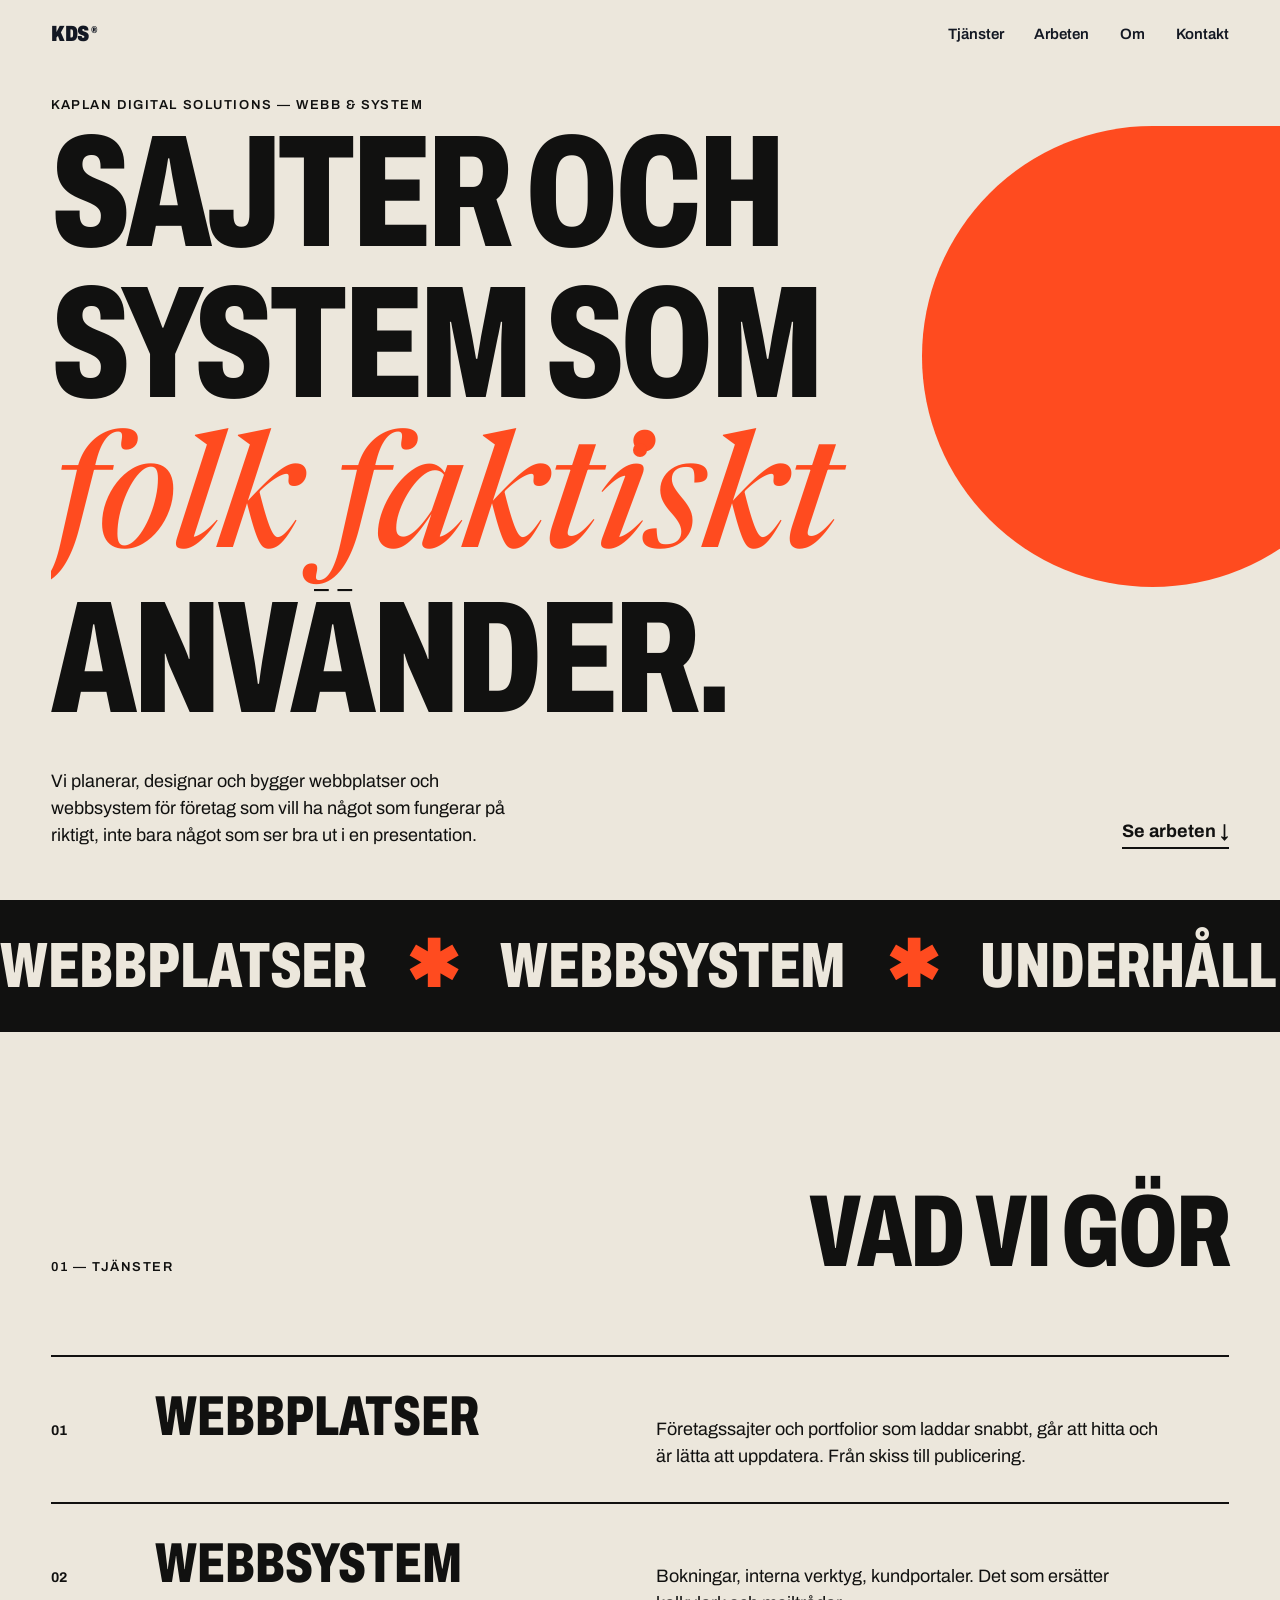
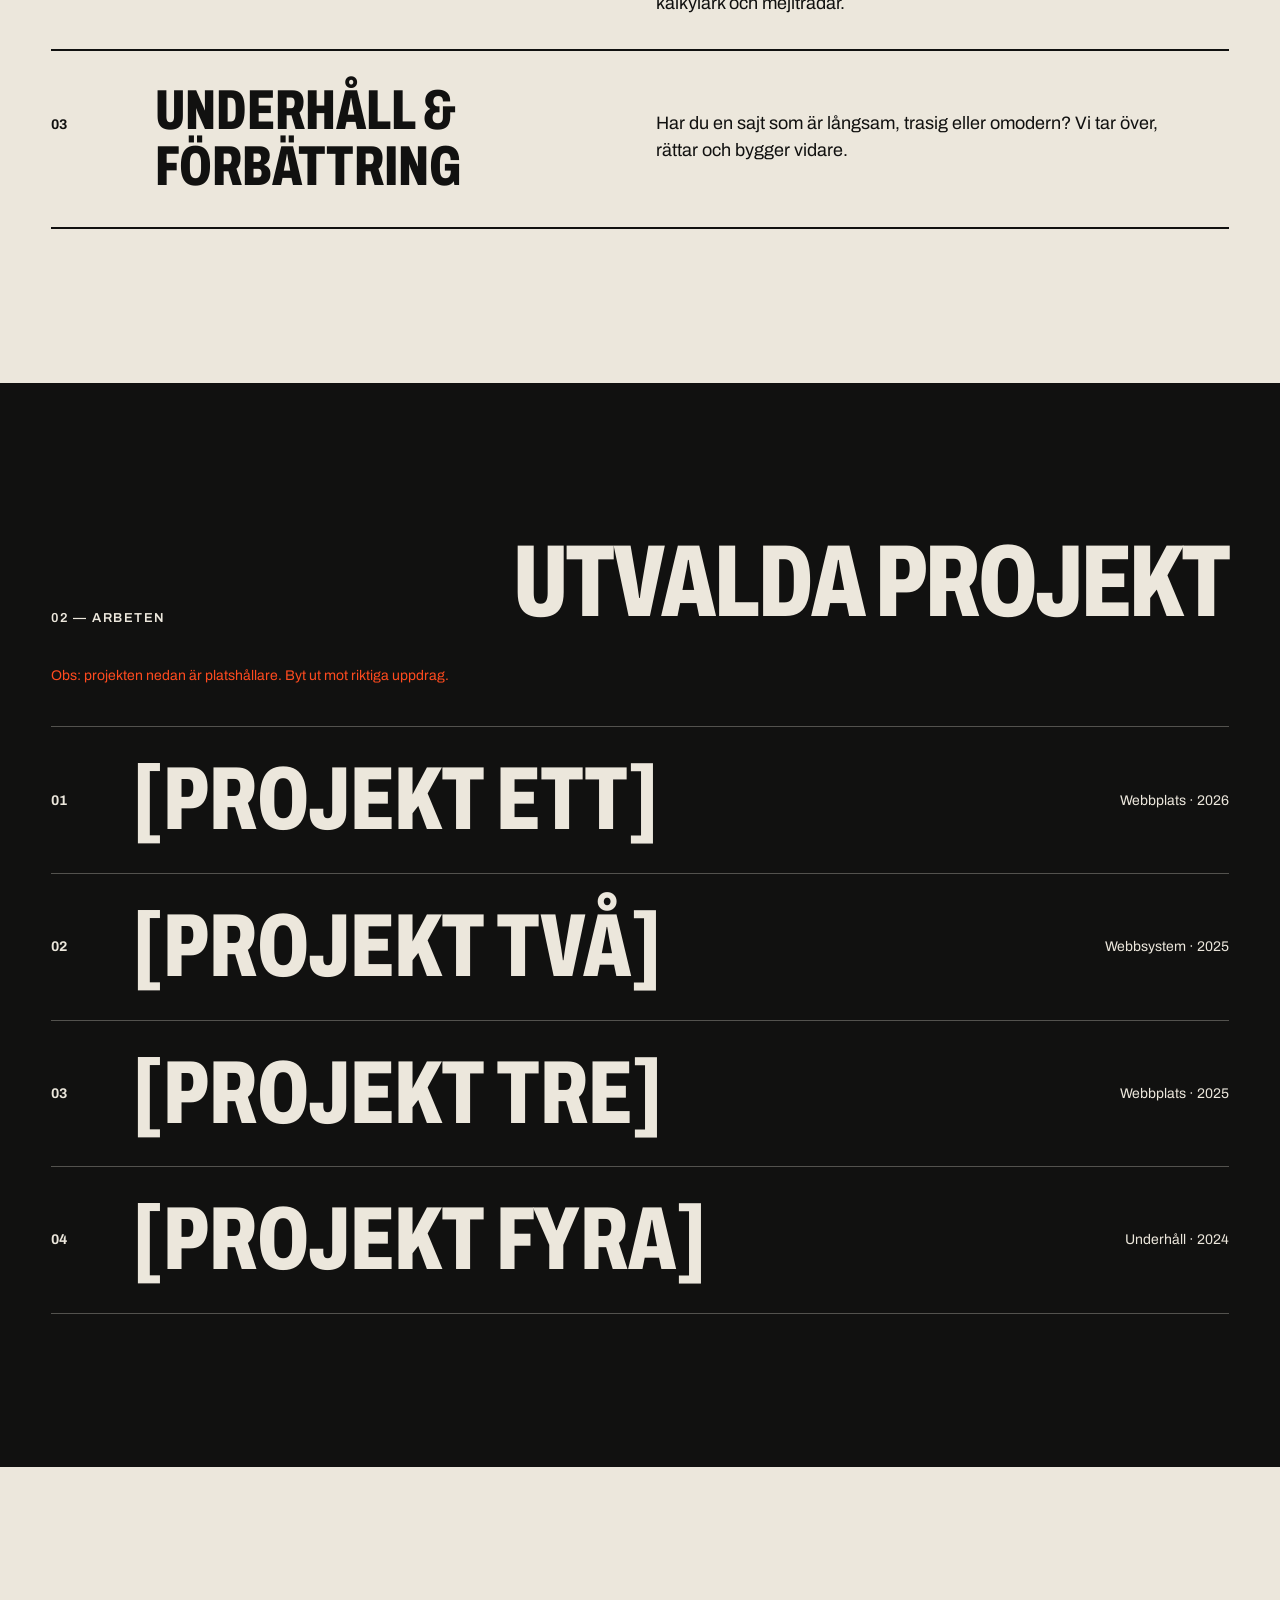
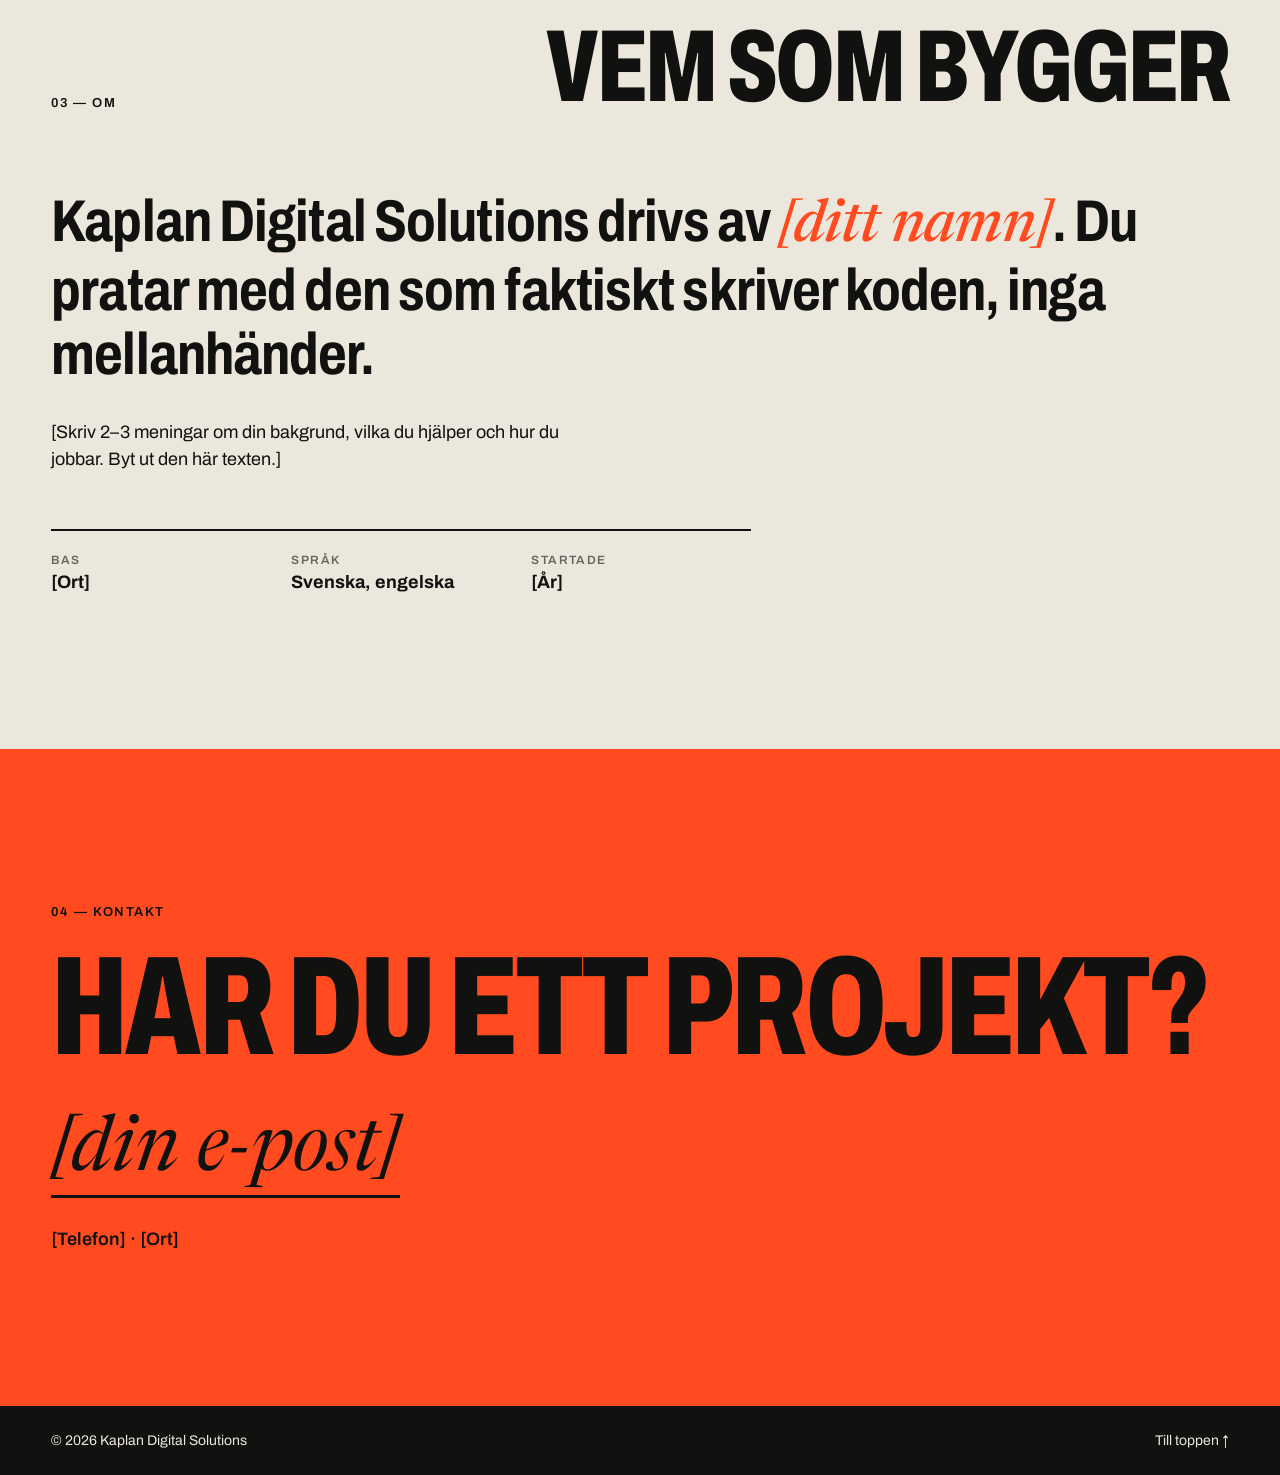
==== ny/index.html @ 4fe59879 "Add Kaplan Digital Solutions portfolio site in /ny Co-Authored-By: Claude Sonnet 5.5 <noreply@anthro" ====
<!DOCTYPE html>
<html lang="sv">
<head>
    <meta charset="UTF-8">
    <meta name="viewport" content="width=device-width, initial-scale=1">
    <title>Kaplan Digital Solutions</title>
    <meta name="description" content="Kaplan Digital Solutions bygger webbplatser och webbsystem.">
    <link rel="preconnect" href="https://fonts.googleapis.com">
    <link rel="preconnect" href="https://fonts.gstatic.com" crossorigin>
    <link href="https://fonts.googleapis.com/css2?family=Archivo:wdth,wght@62..125,100..900&family=Newsreader:ital,opsz,wght@1,6..72,400;1,6..72,500&display=swap" rel="stylesheet">
    <link rel="stylesheet" href="styles.css">
</head>
<body>

<div class="intro" id="intro" aria-hidden="true">
    <span class="intro__count" id="introCount">000</span>
    <span class="intro__name">Kaplan Digital Solutions</span>
</div>

<div class="cursor" id="cursor" aria-hidden="true"><span id="cursorLabel"></span></div>

<header class="top">
    <a href="#hem" class="top__logo" aria-label="Kaplan Digital Solutions, till början">KDS<sup>®</sup></a>
    <nav class="top__nav" aria-label="Huvudmeny">
        <a href="#tjanster">Tjänster</a>
        <a href="#arbeten">Arbeten</a>
        <a href="#om">Om</a>
        <a href="#kontakt" class="top__cta">Kontakt</a>
    </nav>
</header>

<main>

    <section class="hero" id="hem">
        <p class="label reveal">Kaplan Digital Solutions — Webb &amp; system</p>
        <h1 class="hero__title" aria-label="Sajter och system som folk faktiskt använder.">
            <span class="line"><span class="line__in">Sajter och</span></span>
            <span class="line"><span class="line__in">system som</span></span>
            <span class="line"><span class="line__in"><em>folk faktiskt</em></span></span>
            <span class="line"><span class="line__in">använder.</span></span>
        </h1>
        <div class="hero__foot">
            <p class="hero__lead reveal">Vi planerar, designar och bygger webbplatser och webbsystem för företag som vill ha något som fungerar på riktigt, inte bara något som ser bra ut i en presentation.</p>
            <a href="#arbeten" class="scrollhint reveal" data-cursor="Ner">Se arbeten ↓</a>
        </div>
        <div class="hero__shape" id="shape" aria-hidden="true"></div>
    </section>

    <div class="marquee" aria-hidden="true">
        <div class="marquee__track" id="marquee">
            <span>Webbplatser</span><span>✱</span><span>Webbsystem</span><span>✱</span><span>Underhåll</span><span>✱</span><span>Prestanda</span><span>✱</span>
            <span>Webbplatser</span><span>✱</span><span>Webbsystem</span><span>✱</span><span>Underhåll</span><span>✱</span><span>Prestanda</span><span>✱</span>
        </div>
    </div>

    <section class="sec" id="tjanster">
        <div class="sec__head">
            <p class="label reveal">01 — Tjänster</p>
            <h2 class="sec__title reveal">Vad vi gör</h2>
        </div>
        <ol class="services">
            <li class="service reveal">
                <span class="service__no">01</span>
                <h3 class="service__name">Webbplatser</h3>
                <p class="service__text">Företagssajter och portfolior som laddar snabbt, går att hitta och är lätta att uppdatera. Från skiss till publicering.</p>
            </li>
            <li class="service reveal">
                <span class="service__no">02</span>
                <h3 class="service__name">Webbsystem</h3>
                <p class="service__text">Bokningar, interna verktyg, kundportaler. Det som ersätter kalkylark och mejltrådar.</p>
            </li>
            <li class="service reveal">
                <span class="service__no">03</span>
                <h3 class="service__name">Underhåll &amp; förbättring</h3>
                <p class="service__text">Har du en sajt som är långsam, trasig eller omodern? Vi tar över, rättar och bygger vidare.</p>
            </li>
        </ol>
    </section>

    <section class="sec sec--dark" id="arbeten">
        <div class="sec__head">
            <p class="label reveal">02 — Arbeten</p>
            <h2 class="sec__title reveal">Utvalda projekt</h2>
        </div>
        <p class="note reveal">Obs: projekten nedan är platshållare. Byt ut mot riktiga uppdrag.</p>

        <ul class="work" id="work">
            <li class="work__item" data-bg="#ff4b1f" data-ink="#111">
                <a href="#kontakt" data-cursor="Visa">
                    <span class="work__no">01</span>
                    <span class="work__name">[Projekt ett]</span>
                    <span class="work__meta">Webbplats · 2026</span>
                </a>
            </li>
            <li class="work__item" data-bg="#e9e2d0" data-ink="#111">
                <a href="#kontakt" data-cursor="Visa">
                    <span class="work__no">02</span>
                    <span class="work__name">[Projekt två]</span>
                    <span class="work__meta">Webbsystem · 2025</span>
                </a>
            </li>
            <li class="work__item" data-bg="#2f5d50" data-ink="#e9e2d0">
                <a href="#kontakt" data-cursor="Visa">
                    <span class="work__no">03</span>
                    <span class="work__name">[Projekt tre]</span>
                    <span class="work__meta">Webbplats · 2025</span>
                </a>
            </li>
            <li class="work__item" data-bg="#d8c3ff" data-ink="#111">
                <a href="#kontakt" data-cursor="Visa">
                    <span class="work__no">04</span>
                    <span class="work__name">[Projekt fyra]</span>
                    <span class="work__meta">Underhåll · 2024</span>
                </a>
            </li>
        </ul>
        <div class="preview" id="preview" aria-hidden="true"><span id="previewText"></span></div>
    </section>

    <section class="sec" id="om">
        <div class="sec__head">
            <p class="label reveal">03 — Om</p>
            <h2 class="sec__title reveal">Vem som bygger</h2>
        </div>
        <div class="about">
            <p class="about__big reveal">Kaplan Digital Solutions drivs av <em>[ditt namn]</em>. Du pratar med den som faktiskt skriver koden, inga mellanhänder.</p>
            <p class="about__small reveal">[Skriv 2–3 meningar om din bakgrund, vilka du hjälper och hur du jobbar. Byt ut den här texten.]</p>
            <dl class="facts reveal">
                <div><dt>Bas</dt><dd>[Ort]</dd></div>
                <div><dt>Språk</dt><dd>Svenska, engelska</dd></div>
                <div><dt>Startade</dt><dd>[År]</dd></div>
            </dl>
        </div>
    </section>

    <section class="sec sec--accent" id="kontakt">
        <p class="label reveal">04 — Kontakt</p>
        <h2 class="contact__title reveal">Har du ett projekt?</h2>
        <a class="contact__mail" href="mailto:info@example.se" data-cursor="Skriv" data-magnet>[din e-post]</a>
        <p class="contact__line reveal">[Telefon] · [Ort]</p>
    </section>

</main>

<footer class="foot">
    <span>© <span id="year">2026</span> Kaplan Digital Solutions</span>
    <a href="#hem" data-cursor="Upp">Till toppen ↑</a>
</footer>

<script src="script.js"></script>
</body>
</html>
---- ny/styles.css ----
:root {
    --paper: #ece7dc;
    --ink: #111110;
    --accent: #ff4b1f;
    --pad: clamp(20px, 4vw, 56px);
    --display: "Archivo", "Arial Narrow", Arial, sans-serif;
    --serif: "Newsreader", Georgia, serif;
}

*, *::before, *::after { box-sizing: border-box; }
html { scroll-behavior: smooth; }
body {
    margin: 0;
    background: var(--paper);
    color: var(--ink);
    font-family: var(--display);
    font-stretch: 100%;
    font-size: 18px;
    line-height: 1.5;
    -webkit-font-smoothing: antialiased;
    overflow-x: hidden;
}
a { color: inherit; text-decoration: none; }
ul, ol { list-style: none; margin: 0; padding: 0; }
h1, h2, h3, p, dl, dd { margin: 0; }
em { font-family: var(--serif); font-style: italic; font-weight: 500; font-stretch: 100%; letter-spacing: -0.01em; }
:focus-visible { outline: 3px solid var(--accent); outline-offset: 4px; }

.label {
    font-size: 13px;
    letter-spacing: .12em;
    text-transform: uppercase;
    font-weight: 600;
}

/* Intro */
.intro {
    position: fixed; inset: 0; z-index: 100;
    background: var(--ink); color: var(--paper);
    display: flex; flex-direction: column; justify-content: space-between;
    padding: var(--pad);
    transition: transform .9s cubic-bezier(.77,0,.18,1);
}
.intro.done { transform: translateY(-100%); }
.intro__count { font-size: clamp(80px, 22vw, 320px); font-weight: 800; font-stretch: 62%; line-height: .8; align-self: flex-end; margin-top: auto; font-variant-numeric: tabular-nums; }
.intro__name { font-size: 13px; letter-spacing: .12em; text-transform: uppercase; position: absolute; top: var(--pad); left: var(--pad); }

/* Cursor */
.cursor { display: none; }
@media (hover: hover) and (pointer: fine) {
    body.has-cursor, body.has-cursor a { cursor: none; }
    .cursor {
        display: grid; place-items: center;
        position: fixed; top: 0; left: 0; z-index: 90;
        width: 14px; height: 14px; margin: -7px 0 0 -7px;
        border-radius: 50%;
        background: var(--accent);
        mix-blend-mode: normal;
        pointer-events: none;
        transition: width .25s, height .25s, margin .25s, background .25s;
        will-change: transform;
    }
    .cursor span { font-size: 12px; font-weight: 700; color: var(--ink); opacity: 0; transition: opacity .2s; letter-spacing: .04em; text-transform: uppercase; }
    .cursor.big { width: 84px; height: 84px; margin: -42px 0 0 -42px; }
    .cursor.big span { opacity: 1; }
}

/* Top */
.top {
    position: fixed; top: 0; left: 0; right: 0; z-index: 50;
    display: flex; justify-content: space-between; align-items: center;
    padding: 18px var(--pad);
    mix-blend-mode: difference; color: #fff;
}
.top__logo { font-weight: 900; font-size: 22px; letter-spacing: -.02em; font-stretch: 75%; }
.top__logo sup { font-size: 10px; margin-left: 2px; }
.top__nav { display: flex; gap: clamp(14px, 2.4vw, 32px); font-size: 15px; font-weight: 600; }
.top__nav a { position: relative; }
.top__nav a::after { content: ""; position: absolute; left: 0; bottom: -3px; height: 2px; width: 100%; background: currentColor; transform: scaleX(0); transform-origin: right; transition: transform .35s; }
.top__nav a:hover::after { transform: scaleX(1); transform-origin: left; }
@media (max-width: 560px) { .top__nav a:not(.top__cta) { display: none; } }

/* Hero */
.hero {
    position: relative;
    min-height: 100svh;
    padding: 120px var(--pad) var(--pad);
    display: flex; flex-direction: column; justify-content: flex-end; gap: 28px;
    overflow: hidden;
}
.hero .label { position: absolute; top: 96px; left: var(--pad); }
.hero__title {
    font-size: clamp(52px, 12.5vw, 210px);
    font-weight: 800;
    font-stretch: 68%;
    line-height: .88;
    letter-spacing: -.025em;
    text-transform: uppercase;
    position: relative; z-index: 2;
}
.hero__title em { text-transform: none; font-weight: 500; color: var(--accent); }
.line { display: block; overflow: hidden; padding-bottom: .16em; margin-bottom: -.1em; }
.line__in { display: block; transform: translateY(110%); }
body.ready .line__in { transform: none; transition: transform 1.1s cubic-bezier(.16,1,.3,1); }
body.ready .line:nth-child(2) .line__in { transition-delay: .08s; }
body.ready .line:nth-child(3) .line__in { transition-delay: .16s; }
body.ready .line:nth-child(4) .line__in { transition-delay: .24s; }
.hero__foot { display: flex; justify-content: space-between; align-items: flex-end; gap: 24px; flex-wrap: wrap; position: relative; z-index: 2; }
.hero__lead { max-width: 460px; font-size: 18px; }
.scrollhint { font-weight: 700; border-bottom: 2px solid var(--ink); padding-bottom: 2px; }
.hero__shape {
    position: absolute; z-index: 1;
    right: -8vw; top: 14vh;
    width: clamp(240px, 36vw, 560px); aspect-ratio: 1;
    background: var(--accent);
    border-radius: 50% 0 50% 50%;
    will-change: transform;
}

/* Marquee */
.marquee { background: var(--ink); color: var(--paper); overflow: hidden; padding: 18px 0; white-space: nowrap; }
.marquee__track { display: inline-flex; gap: 40px; font-size: clamp(28px, 5vw, 64px); font-weight: 800; font-stretch: 68%; text-transform: uppercase; will-change: transform; }
.marquee__track span:nth-child(even) { color: var(--accent); }

/* Sections */
.sec { padding: clamp(80px, 12vw, 180px) var(--pad); position: relative; }
.sec--dark { background: var(--ink); color: var(--paper); }
.sec--accent { background: var(--accent); }
.sec__head { display: flex; justify-content: space-between; align-items: flex-end; gap: 20px; flex-wrap: wrap; margin-bottom: clamp(40px, 6vw, 90px); }
.sec__title { font-size: clamp(40px, 8vw, 120px); font-weight: 800; font-stretch: 68%; text-transform: uppercase; line-height: .9; letter-spacing: -.02em; }

/* Services */
.service { display: grid; grid-template-columns: 80px 1fr 1.2fr; gap: 24px; align-items: baseline; padding: 32px 0; border-top: 2px solid var(--ink); transition: padding-left .4s; }
.service:last-child { border-bottom: 2px solid var(--ink); }
.service:hover { padding-left: 16px; }
.service__no { font-weight: 700; font-size: 14px; }
.service__name { font-size: clamp(28px, 4.4vw, 60px); font-weight: 800; font-stretch: 68%; text-transform: uppercase; line-height: 1; }
.service__text { max-width: 520px; }
@media (max-width: 760px) { .service { grid-template-columns: 40px 1fr; } .service__text { grid-column: 2; } }

/* Work */
.note { color: var(--accent); font-size: 14px; margin: -40px 0 40px; }
.work__item { border-top: 1px solid rgba(236,231,220,.3); }
.work__item:last-child { border-bottom: 1px solid rgba(236,231,220,.3); }
.work__item a { display: grid; grid-template-columns: 60px 1fr auto; gap: 20px; align-items: center; padding: 28px 0; transition: padding .4s, color .3s; }
.work__no { font-size: 14px; font-weight: 700; }
.work__name { font-size: clamp(34px, 7vw, 110px); font-weight: 800; font-stretch: 68%; text-transform: uppercase; line-height: 1; transition: transform .45s cubic-bezier(.16,1,.3,1); }
.work__meta { font-size: 14px; text-align: right; }
.work__item a:hover .work__name { transform: translateX(24px); font-style: normal; }
.work:hover .work__item a:not(:hover) { color: rgba(236,231,220,.3); }
@media (max-width: 640px) { .work__item a { grid-template-columns: 36px 1fr; } .work__meta { grid-column: 2; text-align: left; } }

.preview {
    position: fixed; top: 0; left: 0; z-index: 40;
    width: min(320px, 40vw); aspect-ratio: 4/5;
    display: grid; place-items: center;
    font-weight: 800; font-stretch: 62%; font-size: clamp(40px, 6vw, 80px); text-transform: uppercase;
    pointer-events: none;
    clip-path: inset(50% 50% 50% 50%);
    transition: clip-path .5s cubic-bezier(.16,1,.3,1), background .2s, color .2s;
    will-change: transform;
}
.preview.show { clip-path: inset(0 0 0 0); }
@media (hover: none), (max-width: 760px) { .preview { display: none; } }

/* About */
.about { display: grid; gap: 32px; max-width: 1100px; }
.about__big { font-size: clamp(28px, 4.6vw, 64px); font-weight: 700; font-stretch: 80%; line-height: 1.08; letter-spacing: -.015em; }
.about__big em { color: var(--accent); }
.about__small { max-width: 560px; }
.facts { display: grid; grid-template-columns: repeat(3, minmax(0, 1fr)); gap: 20px; margin-top: 24px; border-top: 2px solid var(--ink); padding-top: 20px; max-width: 700px; }
.facts dt { font-size: 12px; letter-spacing: .12em; text-transform: uppercase; font-weight: 600; opacity: .6; }
.facts dd { font-weight: 700; }

/* Contact */
.contact__title { font-size: clamp(48px, 11vw, 190px); font-weight: 800; font-stretch: 68%; text-transform: uppercase; line-height: .88; letter-spacing: -.02em; margin: 24px 0 40px; }
.contact__mail { display: inline-block; font-family: var(--serif); font-style: italic; font-size: clamp(28px, 6vw, 88px); border-bottom: 3px solid var(--ink); line-height: 1.1; transition: transform .2s; }
.contact__line { margin-top: 28px; font-weight: 600; }

.foot { display: flex; justify-content: space-between; gap: 16px; flex-wrap: wrap; padding: 24px var(--pad); font-size: 14px; background: var(--ink); color: var(--paper); }

/* Reveal */
.reveal { opacity: 0; transform: translateY(32px); transition: opacity .9s, transform .9s cubic-bezier(.16,1,.3,1); }
.reveal.in { opacity: 1; transform: none; }
body.ready .hero .reveal { opacity: 1; transform: none; transition-delay: .5s; }

@media (prefers-reduced-motion: reduce) {
    html { scroll-behavior: auto; }
    .intro { display: none; }
    .line__in, .reveal { transform: none !important; opacity: 1 !important; transition: none !important; }
    .marquee__track, .hero__shape { transform: none !important; }
    .preview { display: none; }
}
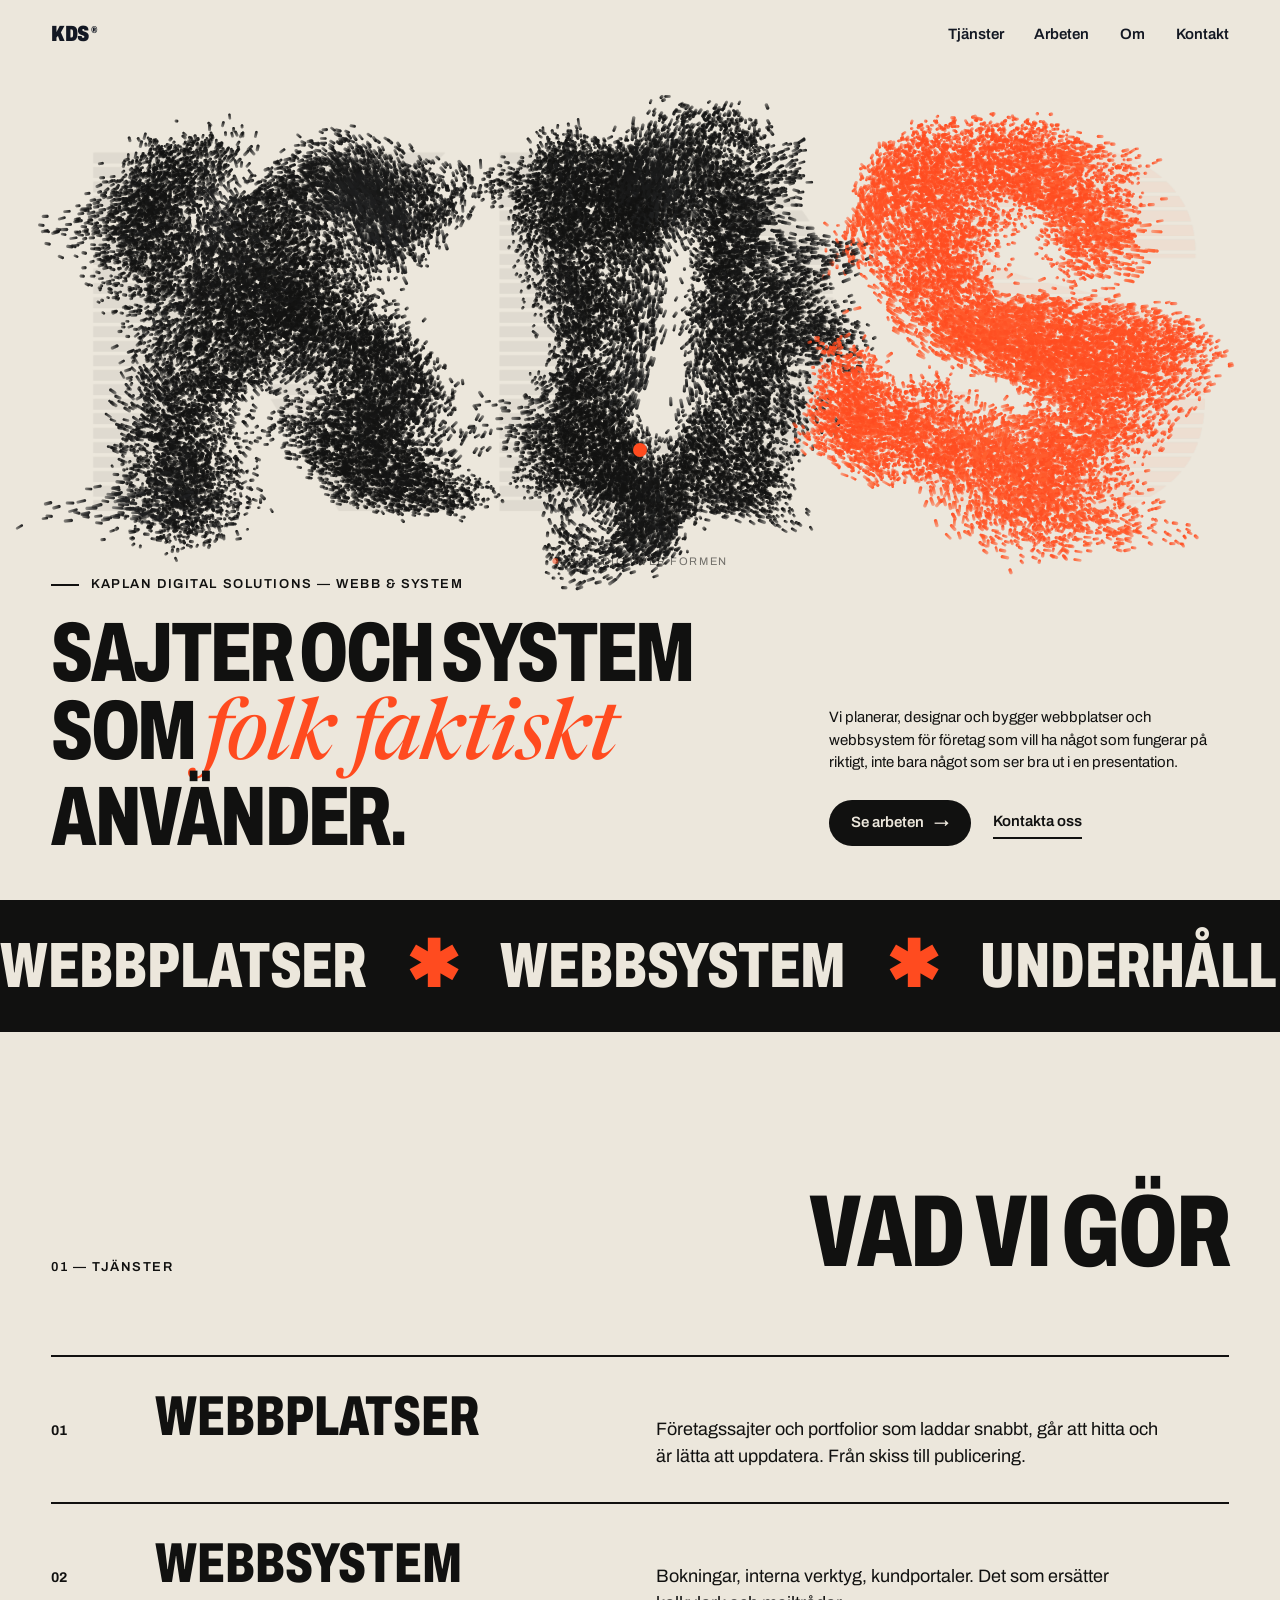
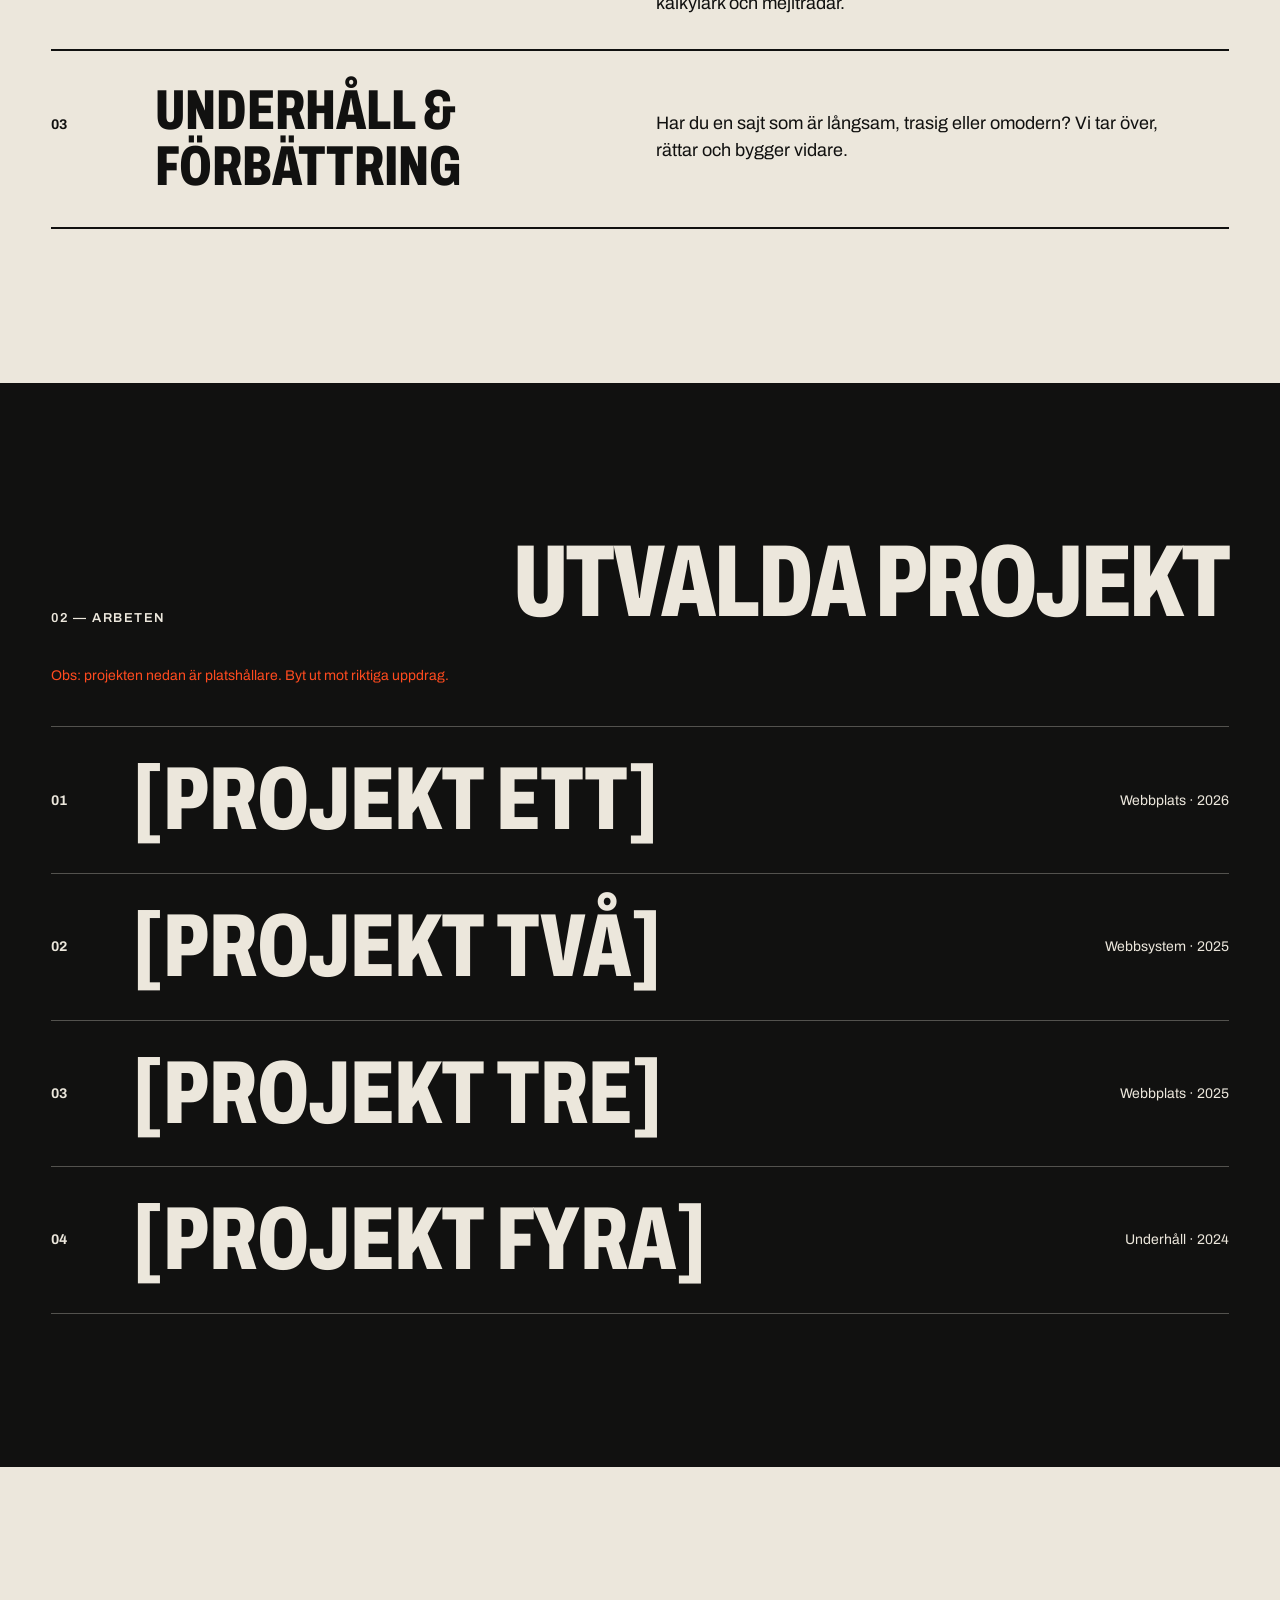
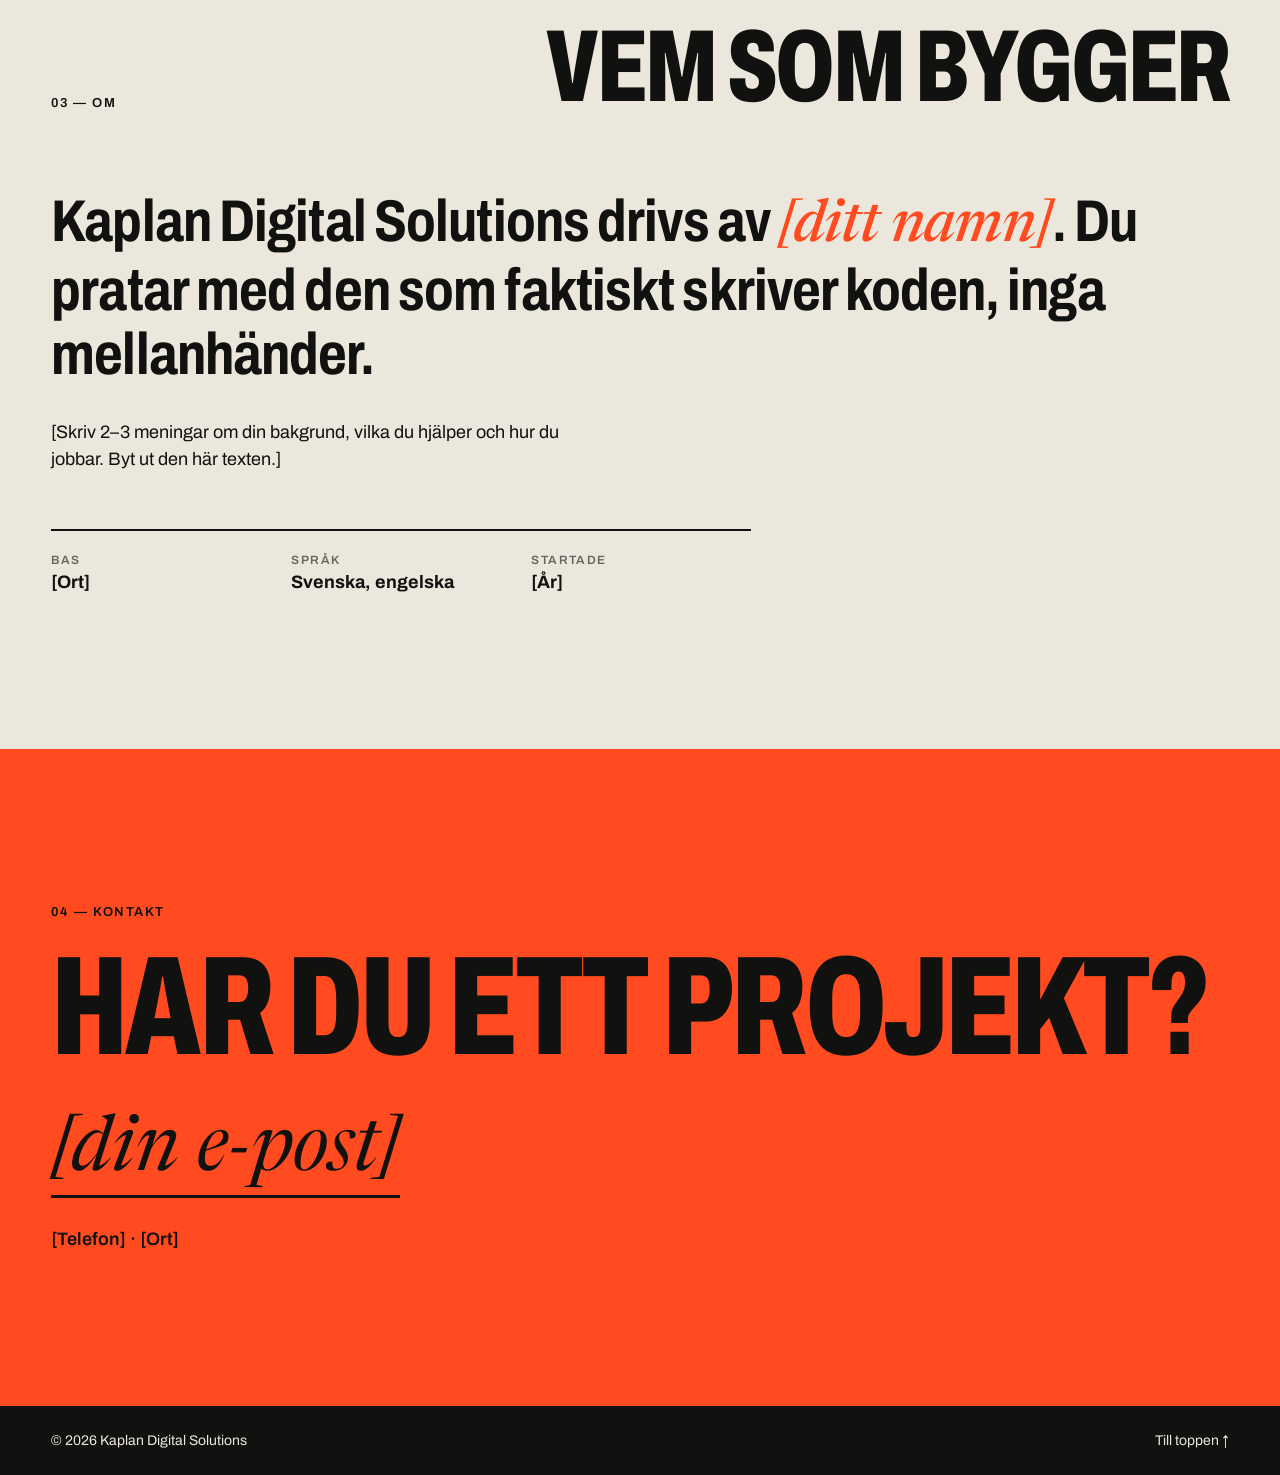
==== commit 1d7548f2: "Replace /ny hero with vanilla WebGL2 liquid-particle KDS wordmark Co-Authored-By: Claude Sonnet 5.5 " ====
--- a/ny/index.html
+++ b/ny/index.html
@@ -31,19 +31,30 @@
 
 <main>
 
-    <section class="hero" id="hem">
-        <p class="label reveal">Kaplan Digital Solutions — Webb &amp; system</p>
-        <h1 class="hero__title" aria-label="Sajter och system som folk faktiskt använder.">
-            <span class="line"><span class="line__in">Sajter och</span></span>
-            <span class="line"><span class="line__in">system som</span></span>
-            <span class="line"><span class="line__in"><em>folk faktiskt</em></span></span>
-            <span class="line"><span class="line__in">använder.</span></span>
-        </h1>
-        <div class="hero__foot">
-            <p class="hero__lead reveal">Vi planerar, designar och bygger webbplatser och webbsystem för företag som vill ha något som fungerar på riktigt, inte bara något som ser bra ut i en presentation.</p>
-            <a href="#arbeten" class="scrollhint reveal" data-cursor="Ner">Se arbeten ↓</a>
+    <section class="lq" id="hem" data-hero>
+        <div class="lq__stage" aria-hidden="true"><canvas class="lq__fallback"></canvas></div>
+        <span class="sr-only">KDS – Kaplan Digital Solutions, ordmärke i partiklar som reagerar på muspekaren.</span>
+
+        <div class="lq__hint" aria-hidden="true">Rör dig över formen</div>
+        <div class="lq__spacer"></div>
+
+        <div class="lq__content">
+            <div>
+                <p class="label lq__eyebrow reveal">Kaplan Digital Solutions — Webb &amp; system</p>
+                <h1 class="lq__title" aria-label="Sajter och system som folk faktiskt använder.">
+                    <span class="line"><span class="line__in">Sajter och system</span></span>
+                    <span class="line"><span class="line__in">som <em>folk faktiskt</em></span></span>
+                    <span class="line"><span class="line__in">använder.</span></span>
+                </h1>
+            </div>
+            <div class="lq__aside">
+                <p class="lq__body reveal">Vi planerar, designar och bygger webbplatser och webbsystem för företag som vill ha något som fungerar på riktigt, inte bara något som ser bra ut i en presentation.</p>
+                <div class="lq__ctas reveal">
+                    <a href="#arbeten" class="lq__btn" data-cursor="Ner">Se arbeten <span aria-hidden="true">→</span></a>
+                    <a href="#kontakt" class="lq__txt" data-cursor="Skriv">Kontakta oss</a>
+                </div>
+            </div>
         </div>
-        <div class="hero__shape" id="shape" aria-hidden="true"></div>
     </section>
 
     <div class="marquee" aria-hidden="true">
@@ -148,5 +159,6 @@
 </footer>
 
 <script src="script.js"></script>
+<script src="liquid-hero.js"></script>
 </body>
 </html>
--- a/ny/styles.css
+++ b/ny/styles.css
@@ -80,41 +80,56 @@
 .top__nav a:hover::after { transform: scaleX(1); transform-origin: left; }
 @media (max-width: 560px) { .top__nav a:not(.top__cta) { display: none; } }
 
-/* Hero */
-.hero {
-    position: relative;
-    min-height: 100svh;
-    padding: 120px var(--pad) var(--pad);
-    display: flex; flex-direction: column; justify-content: flex-end; gap: 28px;
-    overflow: hidden;
-}
-.hero .label { position: absolute; top: 96px; left: var(--pad); }
-.hero__title {
-    font-size: clamp(52px, 12.5vw, 210px);
-    font-weight: 800;
-    font-stretch: 68%;
-    line-height: .88;
-    letter-spacing: -.025em;
-    text-transform: uppercase;
+/* Hero (liquid particles) */
+.sr-only { position: absolute; width: 1px; height: 1px; overflow: hidden; clip: rect(0 0 0 0); white-space: nowrap; }
+.lq {
+    position: relative; height: 100svh; min-height: 640px;
+    display: flex; flex-direction: column; overflow: hidden; isolation: isolate;
+    touch-action: pan-y;
+}
+.lq__stage { position: absolute; inset: 0; z-index: 0; pointer-events: none; }
+.lq__canvas { position: absolute; inset: 0; width: 100%; height: 100%; display: block; opacity: 0; transition: opacity .5s ease; }
+.lq__fallback { position: absolute; display: block; max-width: none; transition: opacity .5s ease; }
+.lq[data-gl="on"] .lq__canvas { opacity: 1; }
+.lq[data-gl="on"] .lq__fallback { opacity: 0; }
+.lq[data-swap="1"] .lq__canvas, .lq[data-swap="1"] .lq__fallback { opacity: 0; transition-duration: .25s; }
+.lq__hint {
+    position: absolute; z-index: 1; transform: translate(-50%, 0);
+    display: flex; align-items: center; gap: 10px; white-space: nowrap;
+    font-size: 11px; letter-spacing: .14em; text-transform: uppercase; opacity: .55;
+    pointer-events: none; transition: opacity .8s ease;
+}
+.lq__hint::before { content: ""; width: 6px; height: 6px; border-radius: 50%; background: var(--accent); animation: lq-pulse 2.4s ease-in-out infinite; }
+.lq[data-touched="1"] .lq__hint { opacity: 0; }
+@keyframes lq-pulse { 0%, 100% { transform: scale(.6); opacity: .45; } 50% { transform: scale(1); opacity: 1; } }
+.lq__spacer { flex: 1 1 auto; min-height: 0; }
+.lq__content {
     position: relative; z-index: 2;
-}
-.hero__title em { text-transform: none; font-weight: 500; color: var(--accent); }
-.line { display: block; overflow: hidden; padding-bottom: .16em; margin-bottom: -.1em; }
-.line__in { display: block; transform: translateY(110%); }
-body.ready .line__in { transform: none; transition: transform 1.1s cubic-bezier(.16,1,.3,1); }
-body.ready .line:nth-child(2) .line__in { transition-delay: .08s; }
-body.ready .line:nth-child(3) .line__in { transition-delay: .16s; }
-body.ready .line:nth-child(4) .line__in { transition-delay: .24s; }
-.hero__foot { display: flex; justify-content: space-between; align-items: flex-end; gap: 24px; flex-wrap: wrap; position: relative; z-index: 2; }
-.hero__lead { max-width: 460px; font-size: 18px; }
-.scrollhint { font-weight: 700; border-bottom: 2px solid var(--ink); padding-bottom: 2px; }
-.hero__shape {
-    position: absolute; z-index: 1;
-    right: -8vw; top: 14vh;
-    width: clamp(240px, 36vw, 560px); aspect-ratio: 1;
-    background: var(--accent);
-    border-radius: 50% 0 50% 50%;
-    will-change: transform;
+    display: grid; grid-template-columns: minmax(0, 1.7fr) minmax(0, 1fr); align-items: end;
+    gap: clamp(24px, 4vw, 72px); padding: 0 var(--pad) clamp(28px, 3.4vw, 52px);
+}
+.lq__eyebrow { margin-bottom: clamp(12px, 1.6vw, 22px); display: flex; align-items: center; gap: 12px; }
+.lq__eyebrow::before { content: ""; width: 28px; height: 2px; background: var(--ink); }
+.lq__title {
+    font-size: clamp(40px, min(6.6vw, 11.5vh), 124px);
+    font-weight: 800; font-stretch: 68%; line-height: .92; letter-spacing: -.03em; text-transform: uppercase;
+}
+.lq__title em { text-transform: none; font-weight: 500; color: var(--accent); }
+.lq__aside { max-width: 400px; justify-self: end; padding-bottom: .6em; }
+.lq__body { font-size: clamp(15px, 1.1vw, 17px); line-height: 1.5; margin-bottom: 26px; opacity: .8; }
+.lq__ctas { display: flex; flex-wrap: wrap; align-items: center; gap: 22px; }
+.lq__btn { display: inline-flex; align-items: center; gap: 10px; height: 46px; padding: 0 22px; border-radius: 999px; background: var(--ink); color: var(--paper); font-weight: 600; font-size: 15px; transition: transform .3s cubic-bezier(.2,.7,.2,1), background .2s; }
+.lq__btn:hover { transform: translateY(-2px); background: var(--accent); color: var(--ink); }
+.lq__txt { font-weight: 600; font-size: 15px; border-bottom: 2px solid var(--ink); padding: 4px 0; }
+@media (max-width: 1023px) {
+    .lq__content { grid-template-columns: 1fr; gap: 24px; }
+    .lq__aside { justify-self: start; max-width: 520px; padding-bottom: 0; }
+    .lq__title { font-size: clamp(40px, min(9.5vw, 9vh), 96px); }
+}
+@media (max-width: 639px) {
+    .lq__title { font-size: clamp(36px, min(12.5vw, 7.2vh), 60px); line-height: .94; }
+    .lq__body { font-size: 15px; margin-bottom: 18px; }
+    .lq__content { padding-bottom: 32px; }
 }
 
 /* Marquee */
@@ -182,12 +197,13 @@
 /* Reveal */
 .reveal { opacity: 0; transform: translateY(32px); transition: opacity .9s, transform .9s cubic-bezier(.16,1,.3,1); }
 .reveal.in { opacity: 1; transform: none; }
-body.ready .hero .reveal { opacity: 1; transform: none; transition-delay: .5s; }
+body.ready .lq .reveal { opacity: 1; transform: none; transition-delay: .5s; }
 
 @media (prefers-reduced-motion: reduce) {
     html { scroll-behavior: auto; }
     .intro { display: none; }
     .line__in, .reveal { transform: none !important; opacity: 1 !important; transition: none !important; }
-    .marquee__track, .hero__shape { transform: none !important; }
+    .marquee__track { transform: none !important; }
+    .lq__hint::before { animation: none; }
     .preview { display: none; }
 }
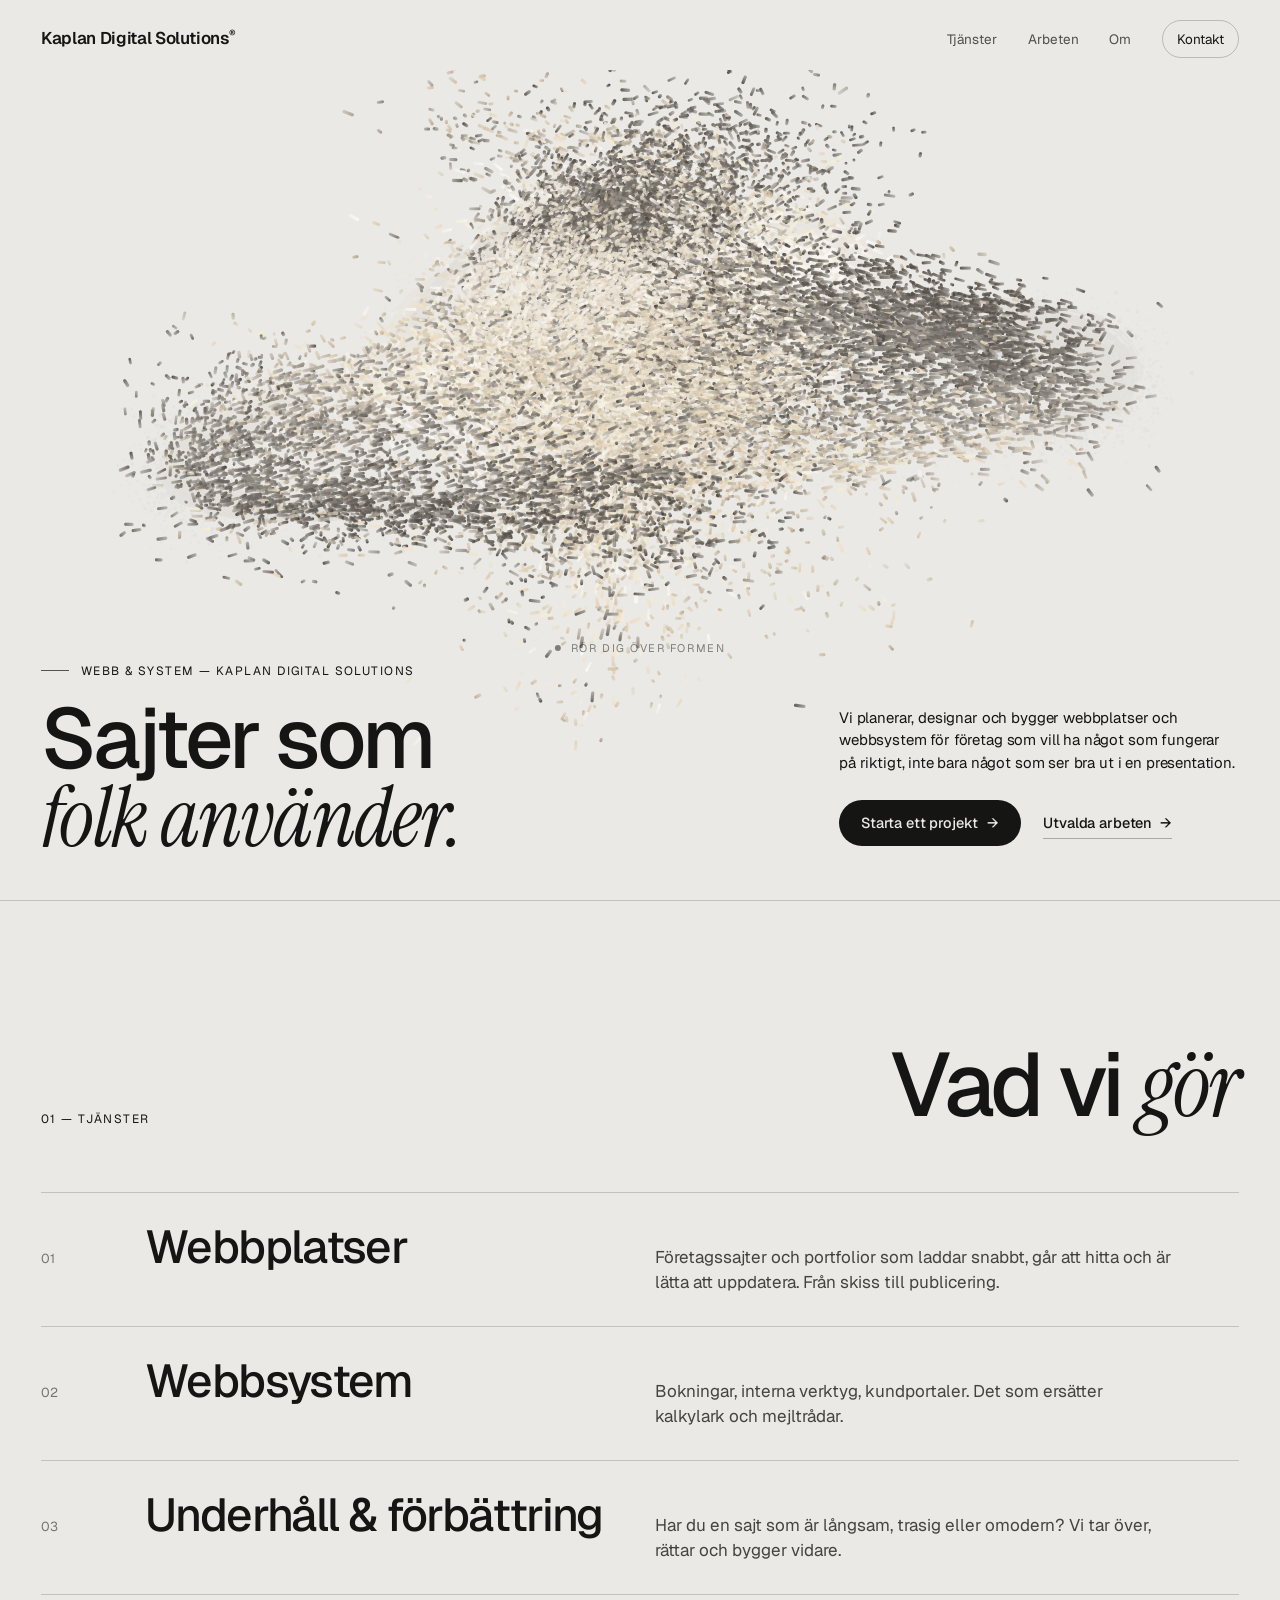
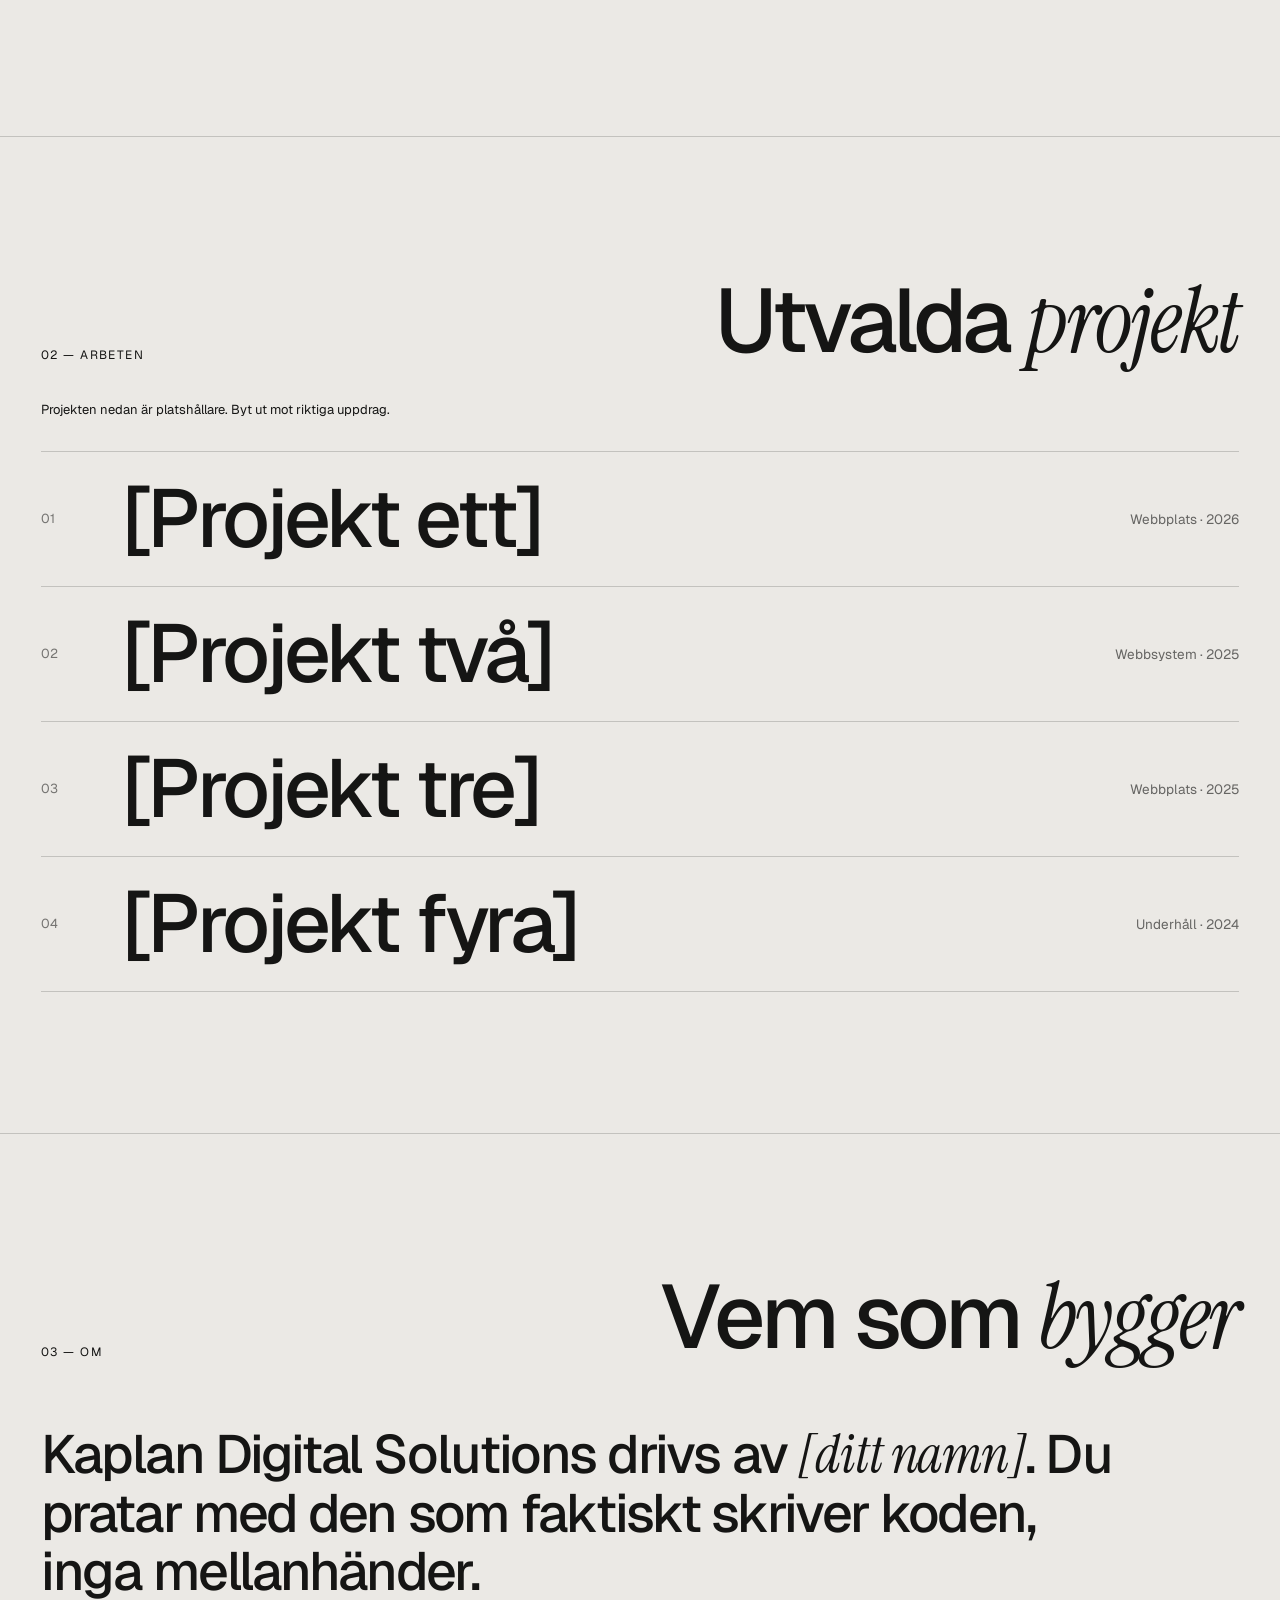
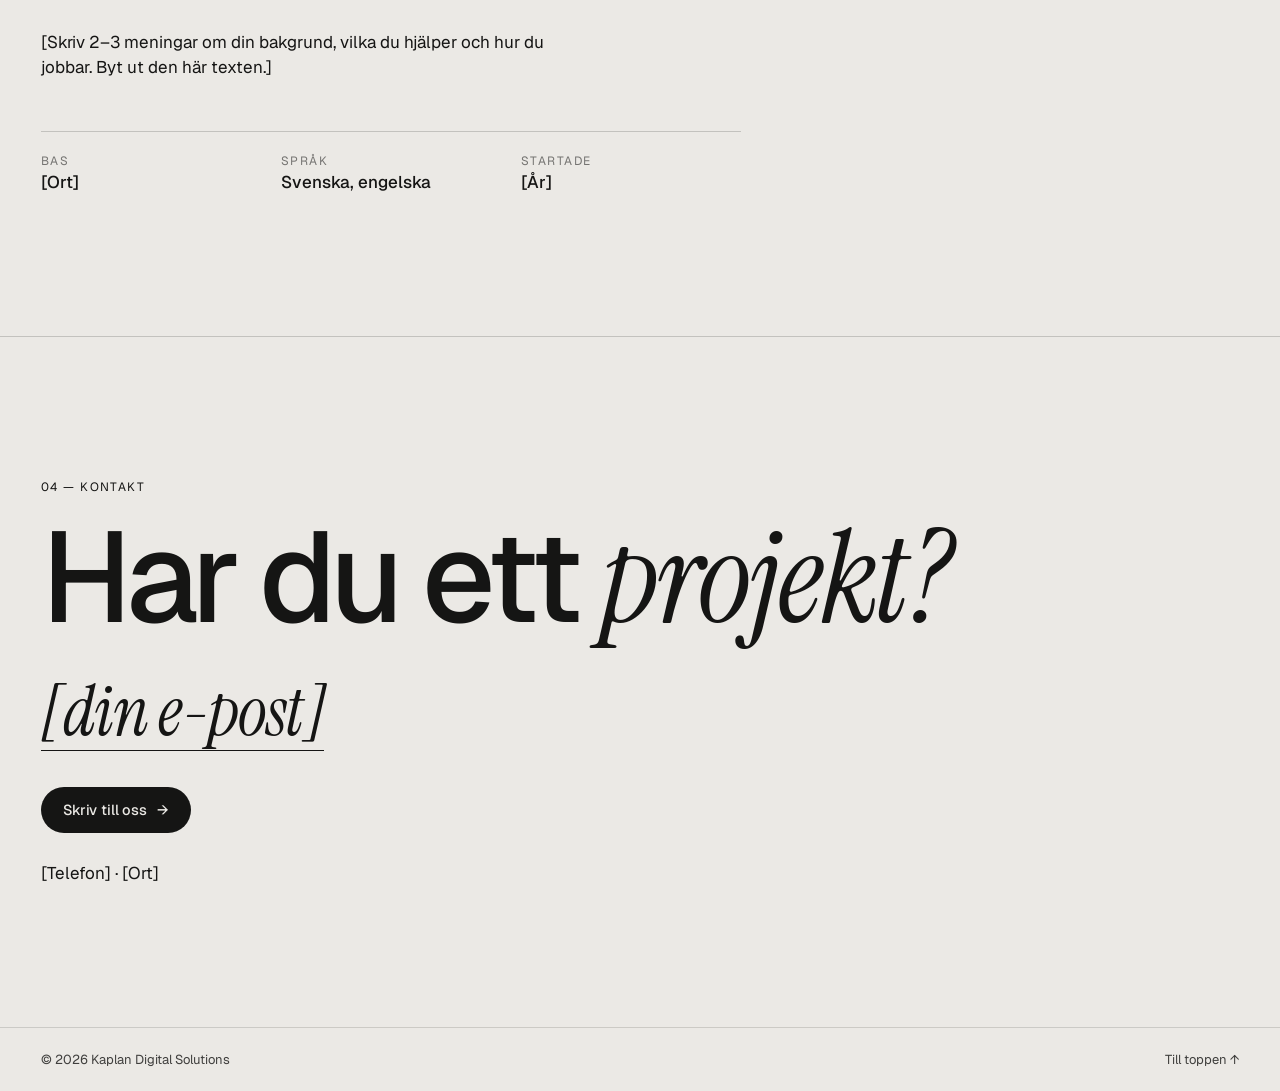
==== commit e08793b6: "Restyle /ny as light theme with procedural ribbon-sculpture liquid hero Co-Authored-By: Claude Sonne" ====
--- a/ny/index.html
+++ b/ny/index.html
@@ -7,67 +7,56 @@
     <meta name="description" content="Kaplan Digital Solutions bygger webbplatser och webbsystem.">
     <link rel="preconnect" href="https://fonts.googleapis.com">
     <link rel="preconnect" href="https://fonts.gstatic.com" crossorigin>
-    <link href="https://fonts.googleapis.com/css2?family=Archivo:wdth,wght@62..125,100..900&family=Newsreader:ital,opsz,wght@1,6..72,400;1,6..72,500&display=swap" rel="stylesheet">
+    <link href="https://fonts.googleapis.com/css2?family=Geist:wght@400;500;600&family=Instrument+Serif:ital@0;1&display=swap" rel="stylesheet">
     <link rel="stylesheet" href="styles.css">
 </head>
 <body>
 
-<div class="intro" id="intro" aria-hidden="true">
-    <span class="intro__count" id="introCount">000</span>
-    <span class="intro__name">Kaplan Digital Solutions</span>
-</div>
-
-<div class="cursor" id="cursor" aria-hidden="true"><span id="cursorLabel"></span></div>
-
-<header class="top">
-    <a href="#hem" class="top__logo" aria-label="Kaplan Digital Solutions, till början">KDS<sup>®</sup></a>
+<header class="top" id="top">
+    <a href="#hem" class="top__brand" aria-label="Kaplan Digital Solutions, till början">
+        <span class="top__full">Kaplan Digital Solutions<sup>®</sup></span>
+        <span class="top__short">Kaplan<sup>®</sup></span>
+    </a>
     <nav class="top__nav" aria-label="Huvudmeny">
-        <a href="#tjanster">Tjänster</a>
-        <a href="#arbeten">Arbeten</a>
-        <a href="#om">Om</a>
+        <a href="#tjanster" class="top__link">Tjänster</a>
+        <a href="#arbeten" class="top__link">Arbeten</a>
+        <a href="#om" class="top__link">Om</a>
         <a href="#kontakt" class="top__cta">Kontakt</a>
     </nav>
 </header>
 
 <main>
 
-    <section class="lq" id="hem" data-hero>
+    <!-- Hero: liquid-particle sculpture. data-density 0.2–2, data-src = egen bild (CORS krävs) -->
+    <section class="lq" id="hem" data-density="1">
         <div class="lq__stage" aria-hidden="true"><canvas class="lq__fallback"></canvas></div>
-        <span class="sr-only">KDS – Kaplan Digital Solutions, ordmärke i partiklar som reagerar på muspekaren.</span>
+        <span class="sr-only">Abstrakt skulptur av ett vridet band av trådar som reagerar på muspekaren.</span>
 
         <div class="lq__hint" aria-hidden="true">Rör dig över formen</div>
         <div class="lq__spacer"></div>
 
         <div class="lq__content">
             <div>
-                <p class="label lq__eyebrow reveal">Kaplan Digital Solutions — Webb &amp; system</p>
-                <h1 class="lq__title" aria-label="Sajter och system som folk faktiskt använder.">
-                    <span class="line"><span class="line__in">Sajter och system</span></span>
-                    <span class="line"><span class="line__in">som <em>folk faktiskt</em></span></span>
-                    <span class="line"><span class="line__in">använder.</span></span>
+                <p class="lq__eyebrow reveal">Webb &amp; system — Kaplan Digital Solutions</p>
+                <h1 class="lq__title">
+                    <span class="lq__line reveal">Sajter som</span>
+                    <span class="lq__line reveal"><em>folk använder.</em></span>
                 </h1>
             </div>
             <div class="lq__aside">
                 <p class="lq__body reveal">Vi planerar, designar och bygger webbplatser och webbsystem för företag som vill ha något som fungerar på riktigt, inte bara något som ser bra ut i en presentation.</p>
                 <div class="lq__ctas reveal">
-                    <a href="#arbeten" class="lq__btn" data-cursor="Ner">Se arbeten <span aria-hidden="true">→</span></a>
-                    <a href="#kontakt" class="lq__txt" data-cursor="Skriv">Kontakta oss</a>
+                    <a href="#kontakt" class="btn">Starta ett projekt <span aria-hidden="true">→</span></a>
+                    <a href="#arbeten" class="txtlink">Utvalda arbeten <span aria-hidden="true">→</span></a>
                 </div>
             </div>
         </div>
     </section>
 
-    <div class="marquee" aria-hidden="true">
-        <div class="marquee__track" id="marquee">
-            <span>Webbplatser</span><span>✱</span><span>Webbsystem</span><span>✱</span><span>Underhåll</span><span>✱</span><span>Prestanda</span><span>✱</span>
-            <span>Webbplatser</span><span>✱</span><span>Webbsystem</span><span>✱</span><span>Underhåll</span><span>✱</span><span>Prestanda</span><span>✱</span>
-        </div>
-    </div>
-
     <section class="sec" id="tjanster">
         <div class="sec__head">
-            <p class="label reveal">01 — Tjänster</p>
-            <h2 class="sec__title reveal">Vad vi gör</h2>
+            <p class="eyebrow reveal">01 — Tjänster</p>
+            <h2 class="sec__title reveal">Vad vi <em>gör</em></h2>
         </div>
         <ol class="services">
             <li class="service reveal">
@@ -88,50 +77,26 @@
         </ol>
     </section>
 
-    <section class="sec sec--dark" id="arbeten">
+    <section class="sec" id="arbeten">
         <div class="sec__head">
-            <p class="label reveal">02 — Arbeten</p>
-            <h2 class="sec__title reveal">Utvalda projekt</h2>
+            <p class="eyebrow reveal">02 — Arbeten</p>
+            <h2 class="sec__title reveal">Utvalda <em>projekt</em></h2>
         </div>
-        <p class="note reveal">Obs: projekten nedan är platshållare. Byt ut mot riktiga uppdrag.</p>
+        <p class="note reveal">Projekten nedan är platshållare. Byt ut mot riktiga uppdrag.</p>
 
         <ul class="work" id="work">
-            <li class="work__item" data-bg="#ff4b1f" data-ink="#111">
-                <a href="#kontakt" data-cursor="Visa">
-                    <span class="work__no">01</span>
-                    <span class="work__name">[Projekt ett]</span>
-                    <span class="work__meta">Webbplats · 2026</span>
-                </a>
-            </li>
-            <li class="work__item" data-bg="#e9e2d0" data-ink="#111">
-                <a href="#kontakt" data-cursor="Visa">
-                    <span class="work__no">02</span>
-                    <span class="work__name">[Projekt två]</span>
-                    <span class="work__meta">Webbsystem · 2025</span>
-                </a>
-            </li>
-            <li class="work__item" data-bg="#2f5d50" data-ink="#e9e2d0">
-                <a href="#kontakt" data-cursor="Visa">
-                    <span class="work__no">03</span>
-                    <span class="work__name">[Projekt tre]</span>
-                    <span class="work__meta">Webbplats · 2025</span>
-                </a>
-            </li>
-            <li class="work__item" data-bg="#d8c3ff" data-ink="#111">
-                <a href="#kontakt" data-cursor="Visa">
-                    <span class="work__no">04</span>
-                    <span class="work__name">[Projekt fyra]</span>
-                    <span class="work__meta">Underhåll · 2024</span>
-                </a>
-            </li>
+            <li class="work__item" data-bg="#d9d3c7"><a href="#kontakt"><span class="work__no">01</span><span class="work__name">[Projekt ett]</span><span class="work__meta">Webbplats · 2026</span></a></li>
+            <li class="work__item" data-bg="#cbc3b3"><a href="#kontakt"><span class="work__no">02</span><span class="work__name">[Projekt två]</span><span class="work__meta">Webbsystem · 2025</span></a></li>
+            <li class="work__item" data-bg="#e1dccf"><a href="#kontakt"><span class="work__no">03</span><span class="work__name">[Projekt tre]</span><span class="work__meta">Webbplats · 2025</span></a></li>
+            <li class="work__item" data-bg="#bdb6a8"><a href="#kontakt"><span class="work__no">04</span><span class="work__name">[Projekt fyra]</span><span class="work__meta">Underhåll · 2024</span></a></li>
         </ul>
         <div class="preview" id="preview" aria-hidden="true"><span id="previewText"></span></div>
     </section>
 
     <section class="sec" id="om">
         <div class="sec__head">
-            <p class="label reveal">03 — Om</p>
-            <h2 class="sec__title reveal">Vem som bygger</h2>
+            <p class="eyebrow reveal">03 — Om</p>
+            <h2 class="sec__title reveal">Vem som <em>bygger</em></h2>
         </div>
         <div class="about">
             <p class="about__big reveal">Kaplan Digital Solutions drivs av <em>[ditt namn]</em>. Du pratar med den som faktiskt skriver koden, inga mellanhänder.</p>
@@ -144,10 +109,11 @@
         </div>
     </section>
 
-    <section class="sec sec--accent" id="kontakt">
-        <p class="label reveal">04 — Kontakt</p>
-        <h2 class="contact__title reveal">Har du ett projekt?</h2>
-        <a class="contact__mail" href="mailto:info@example.se" data-cursor="Skriv" data-magnet>[din e-post]</a>
+    <section class="sec sec--contact" id="kontakt">
+        <p class="eyebrow reveal">04 — Kontakt</p>
+        <h2 class="contact__title reveal">Har du ett <em>projekt?</em></h2>
+        <a class="contact__mail reveal" href="mailto:info@example.se">[din e-post]</a>
+        <div class="reveal"><a class="btn" href="mailto:info@example.se">Skriv till oss <span aria-hidden="true">→</span></a></div>
         <p class="contact__line reveal">[Telefon] · [Ort]</p>
     </section>
 
@@ -155,10 +121,11 @@
 
 <footer class="foot">
     <span>© <span id="year">2026</span> Kaplan Digital Solutions</span>
-    <a href="#hem" data-cursor="Upp">Till toppen ↑</a>
+    <a href="#hem">Till toppen ↑</a>
 </footer>
 
 <script src="script.js"></script>
+<script src="sculpture.js"></script>
 <script src="liquid-hero.js"></script>
 </body>
 </html>
--- a/ny/styles.css
+++ b/ny/styles.css
@@ -1,87 +1,61 @@
 :root {
-    --paper: #ece7dc;
-    --ink: #111110;
-    --accent: #ff4b1f;
-    --pad: clamp(20px, 4vw, 56px);
-    --display: "Archivo", "Arial Narrow", Arial, sans-serif;
-    --serif: "Newsreader", Georgia, serif;
+    --bg: #ebe9e5;
+    --fg: #151514;
+    --muted: rgba(21, 21, 20, .66);
+    --line: rgba(21, 21, 20, .18);
+    --pad: clamp(20px, 3.2vw, 48px);
+    --sans: "Geist", "Helvetica Neue", Arial, sans-serif;
+    --serif: "Instrument Serif", "Times New Roman", serif;
 }
 
 *, *::before, *::after { box-sizing: border-box; }
 html { scroll-behavior: smooth; }
 body {
-    margin: 0;
-    background: var(--paper);
-    color: var(--ink);
-    font-family: var(--display);
-    font-stretch: 100%;
-    font-size: 18px;
-    line-height: 1.5;
-    -webkit-font-smoothing: antialiased;
-    overflow-x: hidden;
+    margin: 0; background: var(--bg); color: var(--fg);
+    font-family: var(--sans); font-size: 17px; line-height: 1.5;
+    -webkit-font-smoothing: antialiased; overflow-x: hidden;
 }
 a { color: inherit; text-decoration: none; }
 ul, ol { list-style: none; margin: 0; padding: 0; }
 h1, h2, h3, p, dl, dd { margin: 0; }
-em { font-family: var(--serif); font-style: italic; font-weight: 500; font-stretch: 100%; letter-spacing: -0.01em; }
-:focus-visible { outline: 3px solid var(--accent); outline-offset: 4px; }
+em { font-family: var(--serif); font-style: italic; font-weight: 400; letter-spacing: -.02em; }
+a:focus-visible { outline: 2px solid var(--fg); outline-offset: 4px; }
+.sr-only { position: absolute; width: 1px; height: 1px; overflow: hidden; clip: rect(0 0 0 0); white-space: nowrap; }
 
-.label {
-    font-size: 13px;
-    letter-spacing: .12em;
-    text-transform: uppercase;
-    font-weight: 600;
+.eyebrow { font-size: 12px; letter-spacing: .12em; text-transform: uppercase; opacity: .62; }
+
+/* Buttons */
+.btn {
+    display: inline-flex; align-items: center; gap: 10px; height: 46px; padding: 0 22px;
+    border-radius: 999px; background: var(--fg); color: var(--bg);
+    font-size: 14.5px; font-weight: 500; letter-spacing: -.01em;
+    transition: transform .3s cubic-bezier(.2,.7,.2,1);
 }
+.btn span, .txtlink span { transition: transform .3s cubic-bezier(.2,.7,.2,1); }
+.btn:hover { transform: translateY(-1px); }
+.btn:hover span, .txtlink:hover span { transform: translateX(3px); }
+.txtlink { display: inline-flex; align-items: center; gap: 8px; font-size: 14.5px; font-weight: 500; letter-spacing: -.01em; padding: 4px 0; border-bottom: 1px solid rgba(21, 21, 20, .3); }
 
-/* Intro */
-.intro {
-    position: fixed; inset: 0; z-index: 100;
-    background: var(--ink); color: var(--paper);
-    display: flex; flex-direction: column; justify-content: space-between;
-    padding: var(--pad);
-    transition: transform .9s cubic-bezier(.77,0,.18,1);
-}
-.intro.done { transform: translateY(-100%); }
-.intro__count { font-size: clamp(80px, 22vw, 320px); font-weight: 800; font-stretch: 62%; line-height: .8; align-self: flex-end; margin-top: auto; font-variant-numeric: tabular-nums; }
-.intro__name { font-size: 13px; letter-spacing: .12em; text-transform: uppercase; position: absolute; top: var(--pad); left: var(--pad); }
-
-/* Cursor */
-.cursor { display: none; }
-@media (hover: hover) and (pointer: fine) {
-    body.has-cursor, body.has-cursor a { cursor: none; }
-    .cursor {
-        display: grid; place-items: center;
-        position: fixed; top: 0; left: 0; z-index: 90;
-        width: 14px; height: 14px; margin: -7px 0 0 -7px;
-        border-radius: 50%;
-        background: var(--accent);
-        mix-blend-mode: normal;
-        pointer-events: none;
-        transition: width .25s, height .25s, margin .25s, background .25s;
-        will-change: transform;
-    }
-    .cursor span { font-size: 12px; font-weight: 700; color: var(--ink); opacity: 0; transition: opacity .2s; letter-spacing: .04em; text-transform: uppercase; }
-    .cursor.big { width: 84px; height: 84px; margin: -42px 0 0 -42px; }
-    .cursor.big span { opacity: 1; }
-}
-
-/* Top */
+/* Top bar */
 .top {
     position: fixed; top: 0; left: 0; right: 0; z-index: 50;
-    display: flex; justify-content: space-between; align-items: center;
-    padding: 18px var(--pad);
-    mix-blend-mode: difference; color: #fff;
+    display: flex; align-items: center; justify-content: space-between; gap: 24px;
+    padding: 20px var(--pad) 12px; background: var(--bg);
+    transition: box-shadow .3s;
 }
-.top__logo { font-weight: 900; font-size: 22px; letter-spacing: -.02em; font-stretch: 75%; }
-.top__logo sup { font-size: 10px; margin-left: 2px; }
-.top__nav { display: flex; gap: clamp(14px, 2.4vw, 32px); font-size: 15px; font-weight: 600; }
-.top__nav a { position: relative; }
-.top__nav a::after { content: ""; position: absolute; left: 0; bottom: -3px; height: 2px; width: 100%; background: currentColor; transform: scaleX(0); transform-origin: right; transition: transform .35s; }
-.top__nav a:hover::after { transform: scaleX(1); transform-origin: left; }
-@media (max-width: 560px) { .top__nav a:not(.top__cta) { display: none; } }
+.top.scrolled { box-shadow: 0 1px 0 var(--line); }
+.top__brand { font-weight: 600; font-size: 17px; letter-spacing: -.02em; }
+.top__brand sup { font-size: .6em; }
+.top__short { display: none; }
+.top__nav { display: flex; align-items: center; gap: clamp(18px, 2.4vw, 36px); }
+.top__link { font-size: 13.5px; opacity: .72; transition: opacity .2s; }
+.top__link:hover { opacity: 1; }
+.top__cta { font-size: 13.5px; padding: 8px 14px; border: 1px solid rgba(21, 21, 20, .22); border-radius: 999px; transition: background .25s, color .25s; }
+.top__cta:hover { background: var(--fg); color: var(--bg); }
+@media (max-width: 760px) { .top__link { display: none; } }
+@media (max-width: 480px) { .top__full { display: none; } .top__short { display: inline; } }
 
 /* Hero (liquid particles) */
-.sr-only { position: absolute; width: 1px; height: 1px; overflow: hidden; clip: rect(0 0 0 0); white-space: nowrap; }
 .lq {
     position: relative; height: 100svh; min-height: 640px;
     display: flex; flex-direction: column; overflow: hidden; isolation: isolate;
@@ -96,10 +70,10 @@
 .lq__hint {
     position: absolute; z-index: 1; transform: translate(-50%, 0);
     display: flex; align-items: center; gap: 10px; white-space: nowrap;
-    font-size: 11px; letter-spacing: .14em; text-transform: uppercase; opacity: .55;
+    font-size: 11px; letter-spacing: .14em; text-transform: uppercase; opacity: .5;
     pointer-events: none; transition: opacity .8s ease;
 }
-.lq__hint::before { content: ""; width: 6px; height: 6px; border-radius: 50%; background: var(--accent); animation: lq-pulse 2.4s ease-in-out infinite; }
+.lq__hint::before { content: ""; width: 6px; height: 6px; border-radius: 50%; background: currentColor; animation: lq-pulse 2.4s ease-in-out infinite; }
 .lq[data-touched="1"] .lq__hint { opacity: 0; }
 @keyframes lq-pulse { 0%, 100% { transform: scale(.6); opacity: .45; } 50% { transform: scale(1); opacity: 1; } }
 .lq__spacer { flex: 1 1 auto; min-height: 0; }
@@ -108,102 +82,83 @@
     display: grid; grid-template-columns: minmax(0, 1.7fr) minmax(0, 1fr); align-items: end;
     gap: clamp(24px, 4vw, 72px); padding: 0 var(--pad) clamp(28px, 3.4vw, 52px);
 }
-.lq__eyebrow { margin-bottom: clamp(12px, 1.6vw, 22px); display: flex; align-items: center; gap: 12px; }
-.lq__eyebrow::before { content: ""; width: 28px; height: 2px; background: var(--ink); }
-.lq__title {
-    font-size: clamp(40px, min(6.6vw, 11.5vh), 124px);
-    font-weight: 800; font-stretch: 68%; line-height: .92; letter-spacing: -.03em; text-transform: uppercase;
-}
-.lq__title em { text-transform: none; font-weight: 500; color: var(--accent); }
+.lq__eyebrow { font-size: 12px; letter-spacing: .12em; text-transform: uppercase; opacity: .62; margin-bottom: clamp(14px, 1.6vw, 22px); display: flex; align-items: center; gap: 12px; }
+.lq__eyebrow::before { content: ""; width: 28px; height: 1px; background: currentColor; opacity: .7; }
+.lq__title { font-weight: 500; font-size: clamp(40px, min(6.6vw, 11.5vh), 124px); line-height: .92; letter-spacing: -.045em; }
+.lq__line { display: block; }
+.lq__title em { letter-spacing: -.02em; }
 .lq__aside { max-width: 400px; justify-self: end; padding-bottom: .6em; }
-.lq__body { font-size: clamp(15px, 1.1vw, 17px); line-height: 1.5; margin-bottom: 26px; opacity: .8; }
+.lq__body { font-size: clamp(15px, 1.1vw, 17px); line-height: 1.5; letter-spacing: -.01em; margin-bottom: 26px; opacity: .78; text-wrap: pretty; }
 .lq__ctas { display: flex; flex-wrap: wrap; align-items: center; gap: 22px; }
-.lq__btn { display: inline-flex; align-items: center; gap: 10px; height: 46px; padding: 0 22px; border-radius: 999px; background: var(--ink); color: var(--paper); font-weight: 600; font-size: 15px; transition: transform .3s cubic-bezier(.2,.7,.2,1), background .2s; }
-.lq__btn:hover { transform: translateY(-2px); background: var(--accent); color: var(--ink); }
-.lq__txt { font-weight: 600; font-size: 15px; border-bottom: 2px solid var(--ink); padding: 4px 0; }
 @media (max-width: 1023px) {
-    .lq__content { grid-template-columns: 1fr; gap: 24px; }
+    .lq__content { grid-template-columns: 1fr; gap: 28px; }
     .lq__aside { justify-self: start; max-width: 520px; padding-bottom: 0; }
     .lq__title { font-size: clamp(40px, min(9.5vw, 9vh), 96px); }
 }
 @media (max-width: 639px) {
     .lq__title { font-size: clamp(36px, min(12.5vw, 7.2vh), 60px); line-height: .94; }
-    .lq__body { font-size: 15px; margin-bottom: 18px; }
-    .lq__content { padding-bottom: 32px; }
+    .lq__body { font-size: 15px; margin-bottom: 20px; }
+    .lq__eyebrow { font-size: 11px; }
+    .lq__content { padding-bottom: 36px; }
 }
 
-/* Marquee */
-.marquee { background: var(--ink); color: var(--paper); overflow: hidden; padding: 18px 0; white-space: nowrap; }
-.marquee__track { display: inline-flex; gap: 40px; font-size: clamp(28px, 5vw, 64px); font-weight: 800; font-stretch: 68%; text-transform: uppercase; will-change: transform; }
-.marquee__track span:nth-child(even) { color: var(--accent); }
+/* Sections */
+.sec { padding: clamp(80px, 11vw, 160px) var(--pad); border-top: 1px solid var(--line); position: relative; }
+.sec__head { display: flex; justify-content: space-between; align-items: flex-end; gap: 20px; flex-wrap: wrap; margin-bottom: clamp(36px, 5vw, 80px); }
+.sec__title { font-weight: 500; font-size: clamp(40px, 7vw, 104px); line-height: .95; letter-spacing: -.045em; }
 
-/* Sections */
-.sec { padding: clamp(80px, 12vw, 180px) var(--pad); position: relative; }
-.sec--dark { background: var(--ink); color: var(--paper); }
-.sec--accent { background: var(--accent); }
-.sec__head { display: flex; justify-content: space-between; align-items: flex-end; gap: 20px; flex-wrap: wrap; margin-bottom: clamp(40px, 6vw, 90px); }
-.sec__title { font-size: clamp(40px, 8vw, 120px); font-weight: 800; font-stretch: 68%; text-transform: uppercase; line-height: .9; letter-spacing: -.02em; }
+.service { display: grid; grid-template-columns: 80px 1fr 1.2fr; gap: 24px; align-items: baseline; padding: 30px 0; border-top: 1px solid var(--line); transition: padding-left .4s cubic-bezier(.16,1,.3,1); }
+.service:last-child { border-bottom: 1px solid var(--line); }
+.service:hover { padding-left: 14px; }
+.service__no { font-size: 13px; opacity: .55; }
+.service__name { font-weight: 500; font-size: clamp(26px, 3.6vw, 52px); letter-spacing: -.035em; line-height: 1.05; }
+.service__text { max-width: 520px; opacity: .78; }
+@media (max-width: 760px) { .service { grid-template-columns: 36px 1fr; } .service__text { grid-column: 2; } }
 
-/* Services */
-.service { display: grid; grid-template-columns: 80px 1fr 1.2fr; gap: 24px; align-items: baseline; padding: 32px 0; border-top: 2px solid var(--ink); transition: padding-left .4s; }
-.service:last-child { border-bottom: 2px solid var(--ink); }
-.service:hover { padding-left: 16px; }
-.service__no { font-weight: 700; font-size: 14px; }
-.service__name { font-size: clamp(28px, 4.4vw, 60px); font-weight: 800; font-stretch: 68%; text-transform: uppercase; line-height: 1; }
-.service__text { max-width: 520px; }
-@media (max-width: 760px) { .service { grid-template-columns: 40px 1fr; } .service__text { grid-column: 2; } }
-
-/* Work */
-.note { color: var(--accent); font-size: 14px; margin: -40px 0 40px; }
-.work__item { border-top: 1px solid rgba(236,231,220,.3); }
-.work__item:last-child { border-bottom: 1px solid rgba(236,231,220,.3); }
-.work__item a { display: grid; grid-template-columns: 60px 1fr auto; gap: 20px; align-items: center; padding: 28px 0; transition: padding .4s, color .3s; }
-.work__no { font-size: 14px; font-weight: 700; }
-.work__name { font-size: clamp(34px, 7vw, 110px); font-weight: 800; font-stretch: 68%; text-transform: uppercase; line-height: 1; transition: transform .45s cubic-bezier(.16,1,.3,1); }
-.work__meta { font-size: 14px; text-align: right; }
-.work__item a:hover .work__name { transform: translateX(24px); font-style: normal; }
-.work:hover .work__item a:not(:hover) { color: rgba(236,231,220,.3); }
-@media (max-width: 640px) { .work__item a { grid-template-columns: 36px 1fr; } .work__meta { grid-column: 2; text-align: left; } }
+.note { font-size: 13px; opacity: .55; margin: -28px 0 32px; }
+.work__item { border-top: 1px solid var(--line); }
+.work__item:last-child { border-bottom: 1px solid var(--line); }
+.work__item a { display: grid; grid-template-columns: 60px 1fr auto; gap: 20px; align-items: center; padding: 26px 0; transition: opacity .3s; }
+.work__no { font-size: 13px; opacity: .55; }
+.work__name { font-weight: 500; font-size: clamp(32px, 6.4vw, 96px); letter-spacing: -.045em; line-height: 1; transition: transform .45s cubic-bezier(.16,1,.3,1); }
+.work__meta { font-size: 13.5px; opacity: .62; text-align: right; }
+.work__item a:hover .work__name { transform: translateX(22px); font-family: var(--serif); font-style: italic; font-weight: 400; letter-spacing: -.02em; }
+.work:hover .work__item a:not(:hover) { opacity: .32; }
+@media (max-width: 640px) { .work__item a { grid-template-columns: 32px 1fr; } .work__meta { grid-column: 2; text-align: left; } }
 
 .preview {
-    position: fixed; top: 0; left: 0; z-index: 40;
-    width: min(320px, 40vw); aspect-ratio: 4/5;
-    display: grid; place-items: center;
-    font-weight: 800; font-stretch: 62%; font-size: clamp(40px, 6vw, 80px); text-transform: uppercase;
-    pointer-events: none;
+    position: fixed; top: 0; left: 0; z-index: 40; width: min(300px, 38vw); aspect-ratio: 4/5;
+    display: grid; place-items: center; font-family: var(--serif); font-style: italic; font-size: clamp(48px, 6vw, 88px);
+    pointer-events: none; border-radius: 4px;
     clip-path: inset(50% 50% 50% 50%);
-    transition: clip-path .5s cubic-bezier(.16,1,.3,1), background .2s, color .2s;
+    transition: clip-path .5s cubic-bezier(.16,1,.3,1), background .2s;
     will-change: transform;
 }
 .preview.show { clip-path: inset(0 0 0 0); }
 @media (hover: none), (max-width: 760px) { .preview { display: none; } }
 
-/* About */
-.about { display: grid; gap: 32px; max-width: 1100px; }
-.about__big { font-size: clamp(28px, 4.6vw, 64px); font-weight: 700; font-stretch: 80%; line-height: 1.08; letter-spacing: -.015em; }
-.about__big em { color: var(--accent); }
-.about__small { max-width: 560px; }
-.facts { display: grid; grid-template-columns: repeat(3, minmax(0, 1fr)); gap: 20px; margin-top: 24px; border-top: 2px solid var(--ink); padding-top: 20px; max-width: 700px; }
-.facts dt { font-size: 12px; letter-spacing: .12em; text-transform: uppercase; font-weight: 600; opacity: .6; }
-.facts dd { font-weight: 700; }
+.about { display: grid; gap: 30px; max-width: 1100px; }
+.about__big { font-weight: 500; font-size: clamp(26px, 4.2vw, 60px); line-height: 1.08; letter-spacing: -.035em; }
+.about__small { max-width: 540px; opacity: .78; }
+.facts { display: grid; grid-template-columns: repeat(3, minmax(0, 1fr)); gap: 20px; margin-top: 20px; border-top: 1px solid var(--line); padding-top: 20px; max-width: 700px; }
+.facts dt { font-size: 12px; letter-spacing: .12em; text-transform: uppercase; opacity: .55; }
+.facts dd { font-weight: 500; }
 
-/* Contact */
-.contact__title { font-size: clamp(48px, 11vw, 190px); font-weight: 800; font-stretch: 68%; text-transform: uppercase; line-height: .88; letter-spacing: -.02em; margin: 24px 0 40px; }
-.contact__mail { display: inline-block; font-family: var(--serif); font-style: italic; font-size: clamp(28px, 6vw, 88px); border-bottom: 3px solid var(--ink); line-height: 1.1; transition: transform .2s; }
-.contact__line { margin-top: 28px; font-weight: 600; }
+.sec--contact .contact__title { font-weight: 500; font-size: clamp(48px, 10vw, 170px); line-height: .92; letter-spacing: -.05em; margin: 22px 0 36px; }
+.contact__mail { display: inline-block; font-family: var(--serif); font-style: italic; font-size: clamp(28px, 5.4vw, 80px); letter-spacing: -.02em; line-height: 1.1; border-bottom: 1px solid var(--fg); margin-bottom: 36px; }
+.contact__line { margin-top: 28px; opacity: .7; }
 
-.foot { display: flex; justify-content: space-between; gap: 16px; flex-wrap: wrap; padding: 24px var(--pad); font-size: 14px; background: var(--ink); color: var(--paper); }
+.foot { display: flex; justify-content: space-between; gap: 16px; flex-wrap: wrap; padding: 22px var(--pad); font-size: 13px; border-top: 1px solid var(--line); opacity: .8; }
 
 /* Reveal */
-.reveal { opacity: 0; transform: translateY(32px); transition: opacity .9s, transform .9s cubic-bezier(.16,1,.3,1); }
+.reveal { opacity: 0; transform: translateY(28px); transition: opacity .9s, transform .9s cubic-bezier(.16,1,.3,1); }
 .reveal.in { opacity: 1; transform: none; }
-body.ready .lq .reveal { opacity: 1; transform: none; transition-delay: .5s; }
+.lq .reveal { transition-delay: .15s; }
+.lq .reveal:nth-child(2) { transition-delay: .25s; }
 
 @media (prefers-reduced-motion: reduce) {
     html { scroll-behavior: auto; }
-    .intro { display: none; }
-    .line__in, .reveal { transform: none !important; opacity: 1 !important; transition: none !important; }
-    .marquee__track { transform: none !important; }
+    .reveal { opacity: 1 !important; transform: none !important; transition: none !important; }
     .lq__hint::before { animation: none; }
     .preview { display: none; }
 }
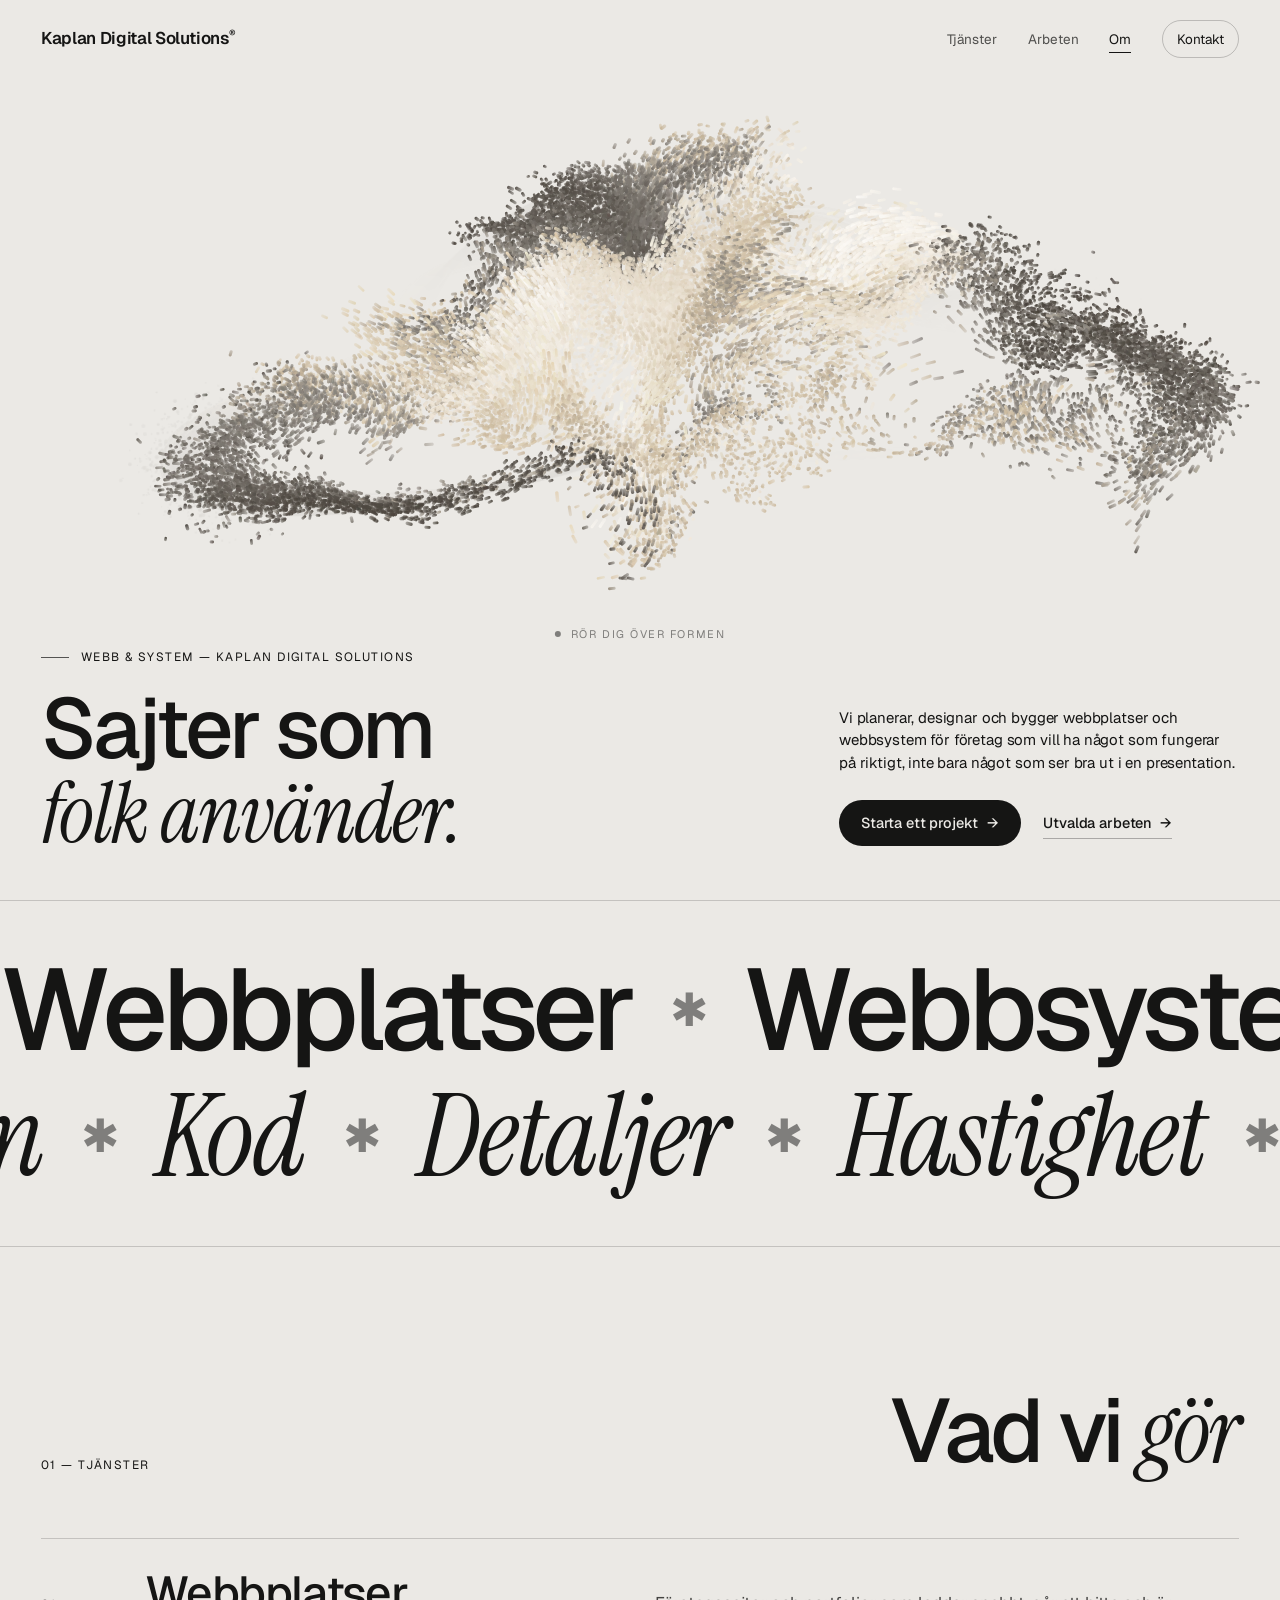
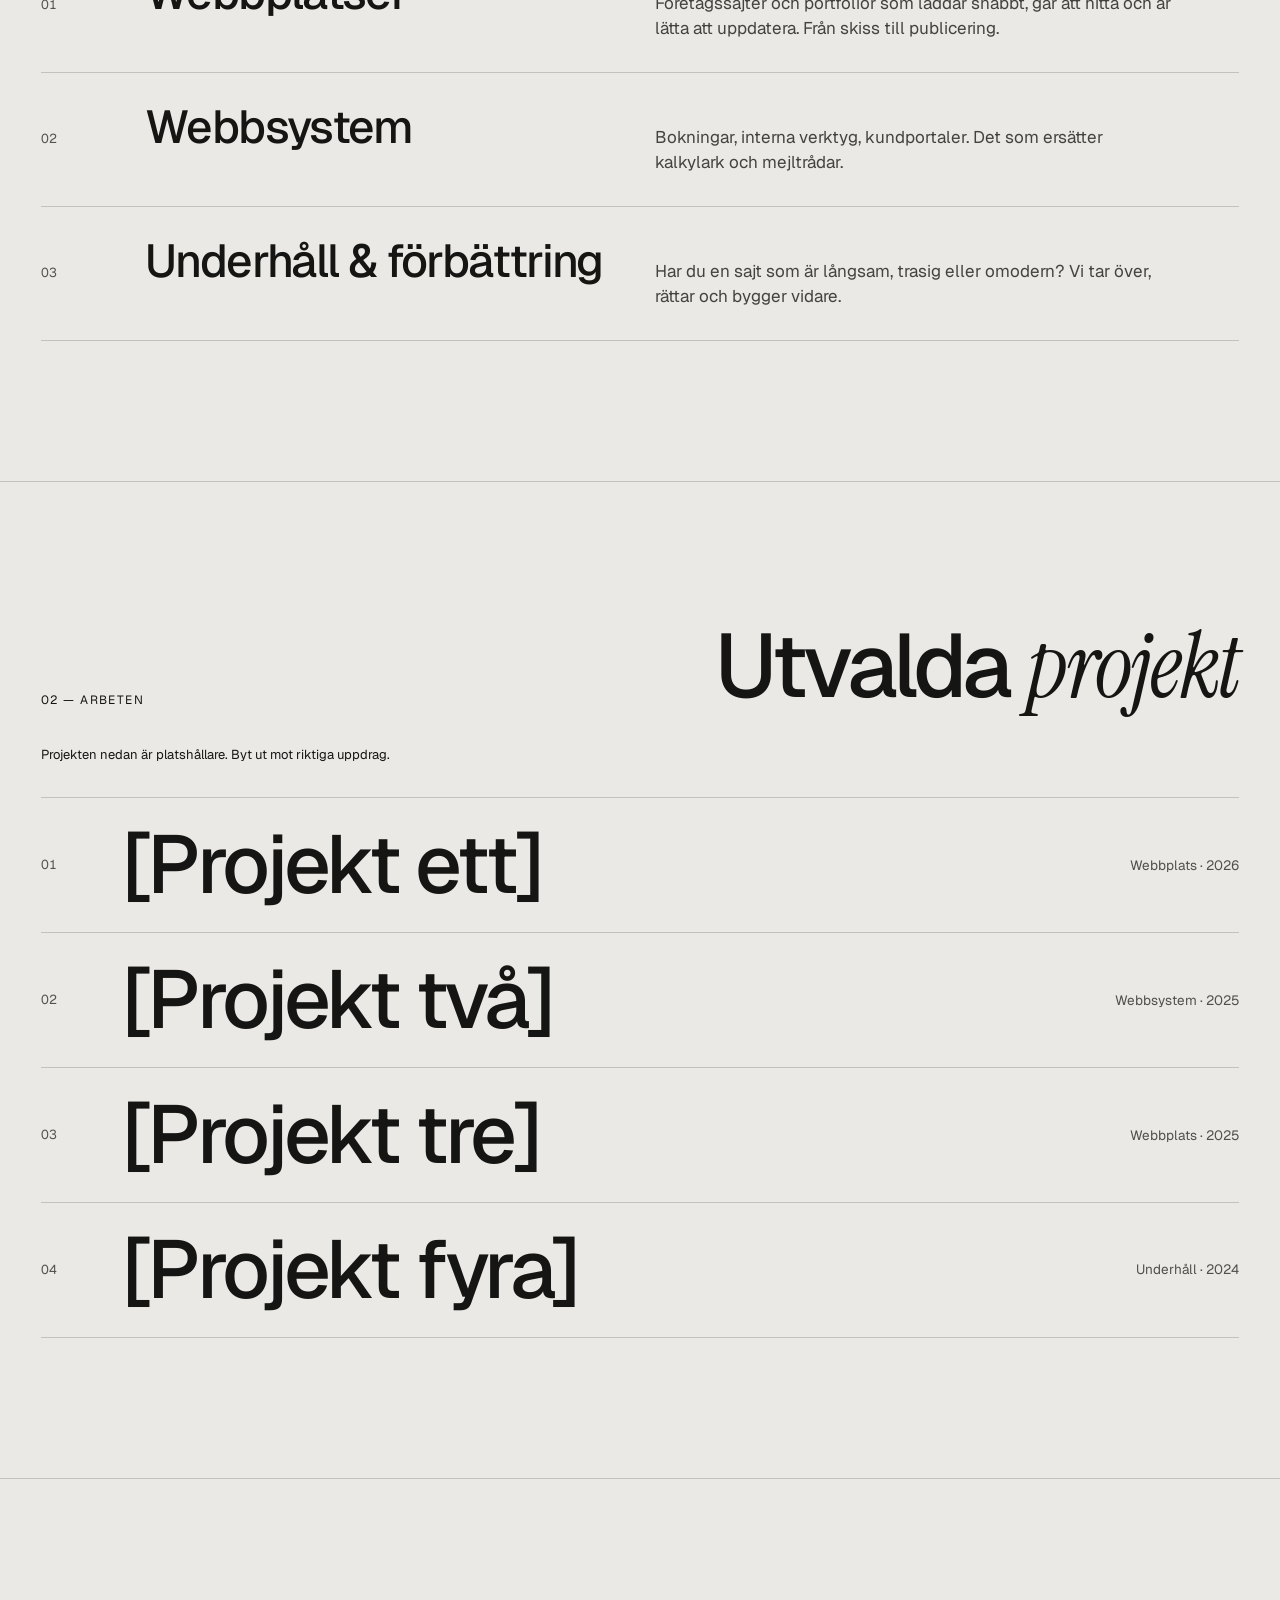
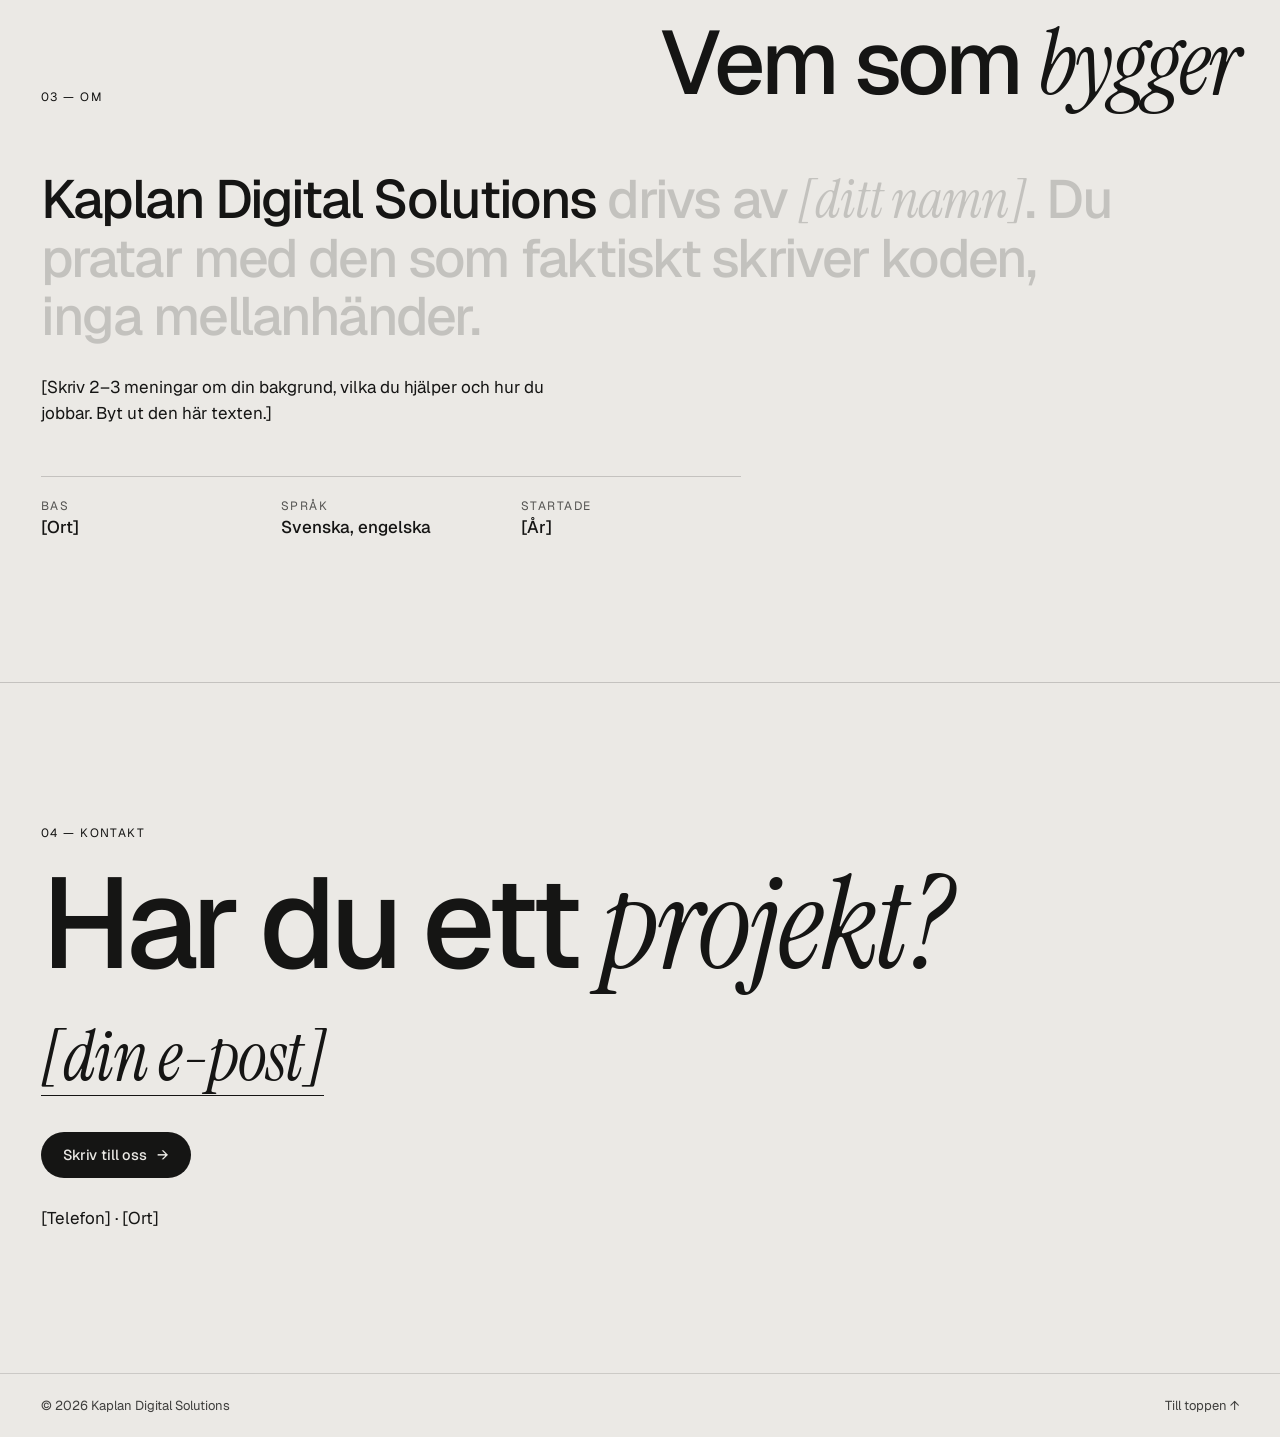
==== commit 97332d78: "Polish /ny: scroll choreography, ambient liquid hero, perf and a11y fixes Co-Authored-By: Claude Son" ====
--- a/ny/index.html
+++ b/ny/index.html
@@ -5,12 +5,20 @@
     <meta name="viewport" content="width=device-width, initial-scale=1">
     <title>Kaplan Digital Solutions</title>
     <meta name="description" content="Kaplan Digital Solutions bygger webbplatser och webbsystem.">
+    <meta name="theme-color" content="#ebe9e5">
+    <meta property="og:title" content="Kaplan Digital Solutions">
+    <meta property="og:description" content="Webbplatser och webbsystem som fungerar på riktigt.">
+    <meta property="og:type" content="website">
+    <link rel="icon" href="data:image/svg+xml,%3Csvg xmlns='http://www.w3.org/2000/svg' viewBox='0 0 64 64'%3E%3Crect width='64' height='64' rx='14' fill='%23151514'/%3E%3Ctext x='32' y='47' font-size='44' text-anchor='middle' font-style='italic' font-family='Georgia,serif' fill='%23ebe9e5'%3EK%3C/text%3E%3C/svg%3E">
+    <script>document.documentElement.className += " js";</script>
     <link rel="preconnect" href="https://fonts.googleapis.com">
     <link rel="preconnect" href="https://fonts.gstatic.com" crossorigin>
     <link href="https://fonts.googleapis.com/css2?family=Geist:wght@400;500;600&family=Instrument+Serif:ital@0;1&display=swap" rel="stylesheet">
     <link rel="stylesheet" href="styles.css">
 </head>
 <body>
+
+<a class="skip" href="#innehall">Hoppa till innehåll</a>
 
 <header class="top" id="top">
     <a href="#hem" class="top__brand" aria-label="Kaplan Digital Solutions, till början">
@@ -25,7 +33,7 @@
     </nav>
 </header>
 
-<main>
+<main id="innehall">
 
     <!-- Hero: liquid-particle sculpture. data-density 0.2–2, data-src = egen bild (CORS krävs) -->
     <section class="lq" id="hem" data-density="1">
@@ -33,25 +41,31 @@
         <span class="sr-only">Abstrakt skulptur av ett vridet band av trådar som reagerar på muspekaren.</span>
 
         <div class="lq__hint" aria-hidden="true">Rör dig över formen</div>
+        <button type="button" class="lq__pause" aria-pressed="false">Pausa rörelse</button>
         <div class="lq__spacer"></div>
 
         <div class="lq__content">
             <div>
-                <p class="lq__eyebrow reveal">Webb &amp; system — Kaplan Digital Solutions</p>
+                <p class="lq__eyebrow rise" style="--d:.05s">Webb &amp; system — Kaplan Digital Solutions</p>
                 <h1 class="lq__title">
-                    <span class="lq__line reveal">Sajter som</span>
-                    <span class="lq__line reveal"><em>folk använder.</em></span>
+                    <span class="lq__line"><span style="--d:.1s">Sajter som</span></span>
+                    <span class="lq__line"><span style="--d:.2s"><em>folk använder.</em></span></span>
                 </h1>
             </div>
             <div class="lq__aside">
-                <p class="lq__body reveal">Vi planerar, designar och bygger webbplatser och webbsystem för företag som vill ha något som fungerar på riktigt, inte bara något som ser bra ut i en presentation.</p>
-                <div class="lq__ctas reveal">
+                <p class="lq__body rise" style="--d:.35s">Vi planerar, designar och bygger webbplatser och webbsystem för företag som vill ha något som fungerar på riktigt, inte bara något som ser bra ut i en presentation.</p>
+                <div class="lq__ctas rise" style="--d:.45s">
                     <a href="#kontakt" class="btn">Starta ett projekt <span aria-hidden="true">→</span></a>
                     <a href="#arbeten" class="txtlink">Utvalda arbeten <span aria-hidden="true">→</span></a>
                 </div>
             </div>
         </div>
     </section>
+
+    <div class="band" aria-hidden="true">
+        <div class="band__row" data-dir="-1"><span>Webbplatser</span><i>✱</i><span>Webbsystem</span><i>✱</i><span>Underhåll</span><i>✱</i><span>Prestanda</span><i>✱</i><span>Webbplatser</span><i>✱</i><span>Webbsystem</span><i>✱</i><span>Underhåll</span><i>✱</i><span>Prestanda</span><i>✱</i></div>
+        <div class="band__row band__row--serif" data-dir="1"><span>Design</span><i>✱</i><span>Kod</span><i>✱</i><span>Detaljer</span><i>✱</i><span>Hastighet</span><i>✱</i><span>Design</span><i>✱</i><span>Kod</span><i>✱</i><span>Detaljer</span><i>✱</i><span>Hastighet</span><i>✱</i></div>
+    </div>
 
     <section class="sec" id="tjanster">
         <div class="sec__head">
--- a/ny/styles.css
+++ b/ny/styles.css
@@ -6,6 +6,7 @@
     --pad: clamp(20px, 3.2vw, 48px);
     --sans: "Geist", "Helvetica Neue", Arial, sans-serif;
     --serif: "Instrument Serif", "Times New Roman", serif;
+    --ease: cubic-bezier(.16, 1, .3, 1);
 }
 
 *, *::before, *::after { box-sizing: border-box; }
@@ -19,10 +20,14 @@
 ul, ol { list-style: none; margin: 0; padding: 0; }
 h1, h2, h3, p, dl, dd { margin: 0; }
 em { font-family: var(--serif); font-style: italic; font-weight: 400; letter-spacing: -.02em; }
-a:focus-visible { outline: 2px solid var(--fg); outline-offset: 4px; }
+a:focus-visible, button:focus-visible { outline: 2px solid var(--fg); outline-offset: 4px; border-radius: 4px; }
+::selection { background: var(--fg); color: var(--bg); }
+h1, h2, h3 { text-wrap: balance; }
+.skip { position: fixed; left: 16px; top: -60px; z-index: 100; background: var(--fg); color: var(--bg); padding: 10px 16px; border-radius: 999px; font-size: 14px; transition: top .2s; }
+.skip:focus { top: 12px; }
 .sr-only { position: absolute; width: 1px; height: 1px; overflow: hidden; clip: rect(0 0 0 0); white-space: nowrap; }
 
-.eyebrow { font-size: 12px; letter-spacing: .12em; text-transform: uppercase; opacity: .62; }
+.eyebrow { font-size: 12px; letter-spacing: .12em; text-transform: uppercase; opacity: .72; }
 
 /* Buttons */
 .btn {
@@ -48,8 +53,10 @@
 .top__brand sup { font-size: .6em; }
 .top__short { display: none; }
 .top__nav { display: flex; align-items: center; gap: clamp(18px, 2.4vw, 36px); }
-.top__link { font-size: 13.5px; opacity: .72; transition: opacity .2s; }
-.top__link:hover { opacity: 1; }
+.top__link { position: relative; font-size: 13.5px; opacity: .72; transition: opacity .25s var(--ease); }
+.top__link::after { content: ""; position: absolute; left: 0; right: 0; bottom: -4px; height: 1px; background: currentColor; transform: scaleX(0); transform-origin: right; transition: transform .4s var(--ease); }
+.top__link:hover, .top__link[aria-current="true"] { opacity: 1; }
+.top__link:hover::after, .top__link[aria-current="true"]::after { transform: scaleX(1); transform-origin: left; }
 .top__cta { font-size: 13.5px; padding: 8px 14px; border: 1px solid rgba(21, 21, 20, .22); border-radius: 999px; transition: background .25s, color .25s; }
 .top__cta:hover { background: var(--fg); color: var(--bg); }
 @media (max-width: 760px) { .top__link { display: none; } }
@@ -61,9 +68,11 @@
     display: flex; flex-direction: column; overflow: hidden; isolation: isolate;
     touch-action: pan-y;
 }
-.lq__stage { position: absolute; inset: 0; z-index: 0; pointer-events: none; }
+.lq { --p: 0; }
+.lq__stage { position: absolute; inset: 0; z-index: 0; pointer-events: none; transform: translate3d(0, calc(var(--p) * -7vh), 0) scale(calc(1 + var(--p) * .06)); opacity: calc(1 - var(--p) * .9); will-change: transform, opacity; }
 .lq__canvas { position: absolute; inset: 0; width: 100%; height: 100%; display: block; opacity: 0; transition: opacity .5s ease; }
-.lq__fallback { position: absolute; display: block; max-width: none; transition: opacity .5s ease; }
+.lq__fallback { position: absolute; display: block; max-width: none; visibility: hidden; transition: opacity .5s ease; }
+.lq[data-sized] .lq__fallback { visibility: visible; }
 .lq[data-gl="on"] .lq__canvas { opacity: 1; }
 .lq[data-gl="on"] .lq__fallback { opacity: 0; }
 .lq[data-swap="1"] .lq__canvas, .lq[data-swap="1"] .lq__fallback { opacity: 0; transition-duration: .25s; }
@@ -82,10 +91,22 @@
     display: grid; grid-template-columns: minmax(0, 1.7fr) minmax(0, 1fr); align-items: end;
     gap: clamp(24px, 4vw, 72px); padding: 0 var(--pad) clamp(28px, 3.4vw, 52px);
 }
-.lq__eyebrow { font-size: 12px; letter-spacing: .12em; text-transform: uppercase; opacity: .62; margin-bottom: clamp(14px, 1.6vw, 22px); display: flex; align-items: center; gap: 12px; }
+.lq__eyebrow { font-size: 12px; letter-spacing: .12em; text-transform: uppercase; opacity: .72; margin-bottom: clamp(14px, 1.6vw, 22px); display: flex; align-items: center; gap: 12px; }
 .lq__eyebrow::before { content: ""; width: 28px; height: 1px; background: currentColor; opacity: .7; }
 .lq__title { font-weight: 500; font-size: clamp(40px, min(6.6vw, 11.5vh), 124px); line-height: .92; letter-spacing: -.045em; }
-.lq__line { display: block; }
+.lq__line { display: block; overflow: hidden; padding: .04em 0 .14em; margin-bottom: -.1em; }
+.lq__line > span { display: block; animation: line-up 1.1s var(--ease) both; animation-delay: var(--d, 0s); }
+.rise { animation: rise .9s var(--ease) both; animation-delay: var(--d, 0s); }
+@keyframes line-up { from { transform: translateY(108%); } to { transform: none; } }
+@keyframes rise { from { opacity: 0; transform: translateY(18px); } to { opacity: 1; transform: none; } }
+.lq__pause {
+    position: absolute; z-index: 3; right: var(--pad); transform: translateY(-50%);
+    font: inherit; font-size: 11px; letter-spacing: .12em; text-transform: uppercase; color: inherit;
+    background: var(--bg); border: 1px solid var(--line); border-radius: 999px; padding: 6px 12px; cursor: pointer;
+}
+/* kept for keyboard and screen-reader users (WCAG 2.2.2); only visible when focused, like the skip link */
+.lq__pause:not(:focus-visible) { width: 1px; height: 1px; padding: 0; border: 0; overflow: hidden; clip: rect(0 0 0 0); white-space: nowrap; }
+.lq__pause[hidden] { display: none; }
 .lq__title em { letter-spacing: -.02em; }
 .lq__aside { max-width: 400px; justify-self: end; padding-bottom: .6em; }
 .lq__body { font-size: clamp(15px, 1.1vw, 17px); line-height: 1.5; letter-spacing: -.01em; margin-bottom: 26px; opacity: .78; text-wrap: pretty; }
@@ -102,6 +123,12 @@
     .lq__content { padding-bottom: 36px; }
 }
 
+/* Scroll-driven text band */
+.band { overflow: hidden; padding: clamp(28px, 4vw, 56px) 0; border-top: 1px solid var(--line); display: grid; gap: clamp(4px, 1vw, 12px); }
+.band__row { display: flex; gap: clamp(20px, 3vw, 48px); white-space: nowrap; width: max-content; font-weight: 500; font-size: clamp(44px, 9vw, 150px); line-height: 1; letter-spacing: -.045em; will-change: transform; align-items: center; }
+.band__row i { font-style: normal; font-size: .4em; opacity: .5; }
+.band__row--serif { font-family: var(--serif); font-style: italic; font-weight: 400; letter-spacing: -.02em; }
+
 /* Sections */
 .sec { padding: clamp(80px, 11vw, 160px) var(--pad); border-top: 1px solid var(--line); position: relative; }
 .sec__head { display: flex; justify-content: space-between; align-items: flex-end; gap: 20px; flex-wrap: wrap; margin-bottom: clamp(36px, 5vw, 80px); }
@@ -110,18 +137,18 @@
 .service { display: grid; grid-template-columns: 80px 1fr 1.2fr; gap: 24px; align-items: baseline; padding: 30px 0; border-top: 1px solid var(--line); transition: padding-left .4s cubic-bezier(.16,1,.3,1); }
 .service:last-child { border-bottom: 1px solid var(--line); }
 .service:hover { padding-left: 14px; }
-.service__no { font-size: 13px; opacity: .55; }
+.service__no { font-size: 13px; opacity: .7; font-variant-numeric: tabular-nums; }
 .service__name { font-weight: 500; font-size: clamp(26px, 3.6vw, 52px); letter-spacing: -.035em; line-height: 1.05; }
 .service__text { max-width: 520px; opacity: .78; }
 @media (max-width: 760px) { .service { grid-template-columns: 36px 1fr; } .service__text { grid-column: 2; } }
 
-.note { font-size: 13px; opacity: .55; margin: -28px 0 32px; }
+.note { font-size: 13px; opacity: .7; margin: -28px 0 32px; }
 .work__item { border-top: 1px solid var(--line); }
 .work__item:last-child { border-bottom: 1px solid var(--line); }
 .work__item a { display: grid; grid-template-columns: 60px 1fr auto; gap: 20px; align-items: center; padding: 26px 0; transition: opacity .3s; }
-.work__no { font-size: 13px; opacity: .55; }
+.work__no { font-size: 13px; opacity: .7; font-variant-numeric: tabular-nums; }
 .work__name { font-weight: 500; font-size: clamp(32px, 6.4vw, 96px); letter-spacing: -.045em; line-height: 1; transition: transform .45s cubic-bezier(.16,1,.3,1); }
-.work__meta { font-size: 13.5px; opacity: .62; text-align: right; }
+.work__meta { font-size: 13.5px; opacity: .72; text-align: right; }
 .work__item a:hover .work__name { transform: translateX(22px); font-family: var(--serif); font-style: italic; font-weight: 400; letter-spacing: -.02em; }
 .work:hover .work__item a:not(:hover) { opacity: .32; }
 @media (max-width: 640px) { .work__item a { grid-template-columns: 32px 1fr; } .work__meta { grid-column: 2; text-align: left; } }
@@ -139,9 +166,12 @@
 
 .about { display: grid; gap: 30px; max-width: 1100px; }
 .about__big { font-weight: 500; font-size: clamp(26px, 4.2vw, 60px); line-height: 1.08; letter-spacing: -.035em; }
+.w { opacity: 1; }
+.js .about__big .w { opacity: .18; transition: opacity .5s var(--ease); }
+.js .about__big .w.on { opacity: 1; }
 .about__small { max-width: 540px; opacity: .78; }
 .facts { display: grid; grid-template-columns: repeat(3, minmax(0, 1fr)); gap: 20px; margin-top: 20px; border-top: 1px solid var(--line); padding-top: 20px; max-width: 700px; }
-.facts dt { font-size: 12px; letter-spacing: .12em; text-transform: uppercase; opacity: .55; }
+.facts dt { font-size: 12px; letter-spacing: .12em; text-transform: uppercase; opacity: .7; }
 .facts dd { font-weight: 500; }
 
 .sec--contact .contact__title { font-weight: 500; font-size: clamp(48px, 10vw, 170px); line-height: .92; letter-spacing: -.05em; margin: 22px 0 36px; }
@@ -150,15 +180,16 @@
 
 .foot { display: flex; justify-content: space-between; gap: 16px; flex-wrap: wrap; padding: 22px var(--pad); font-size: 13px; border-top: 1px solid var(--line); opacity: .8; }
 
-/* Reveal */
-.reveal { opacity: 0; transform: translateY(28px); transition: opacity .9s, transform .9s cubic-bezier(.16,1,.3,1); }
-.reveal.in { opacity: 1; transform: none; }
-.lq .reveal { transition-delay: .15s; }
-.lq .reveal:nth-child(2) { transition-delay: .25s; }
+/* Reveal (only when JS is running, so the page is complete without it) */
+.js .reveal { opacity: 0; transform: translateY(24px); transition: opacity .8s var(--ease), transform .8s var(--ease); }
+.js .reveal.in { opacity: 1; transform: none; }
 
 @media (prefers-reduced-motion: reduce) {
     html { scroll-behavior: auto; }
-    .reveal { opacity: 1 !important; transform: none !important; transition: none !important; }
+    .js .reveal, .rise, .lq__line > span { opacity: 1 !important; transform: none !important; transition: none !important; animation: none !important; }
+    .js .about__big .w { opacity: 1; transition: none; }
     .lq__hint::before { animation: none; }
+    .lq__stage { transform: none; opacity: 1; }
+    .band__row { transform: none !important; }
     .preview { display: none; }
 }
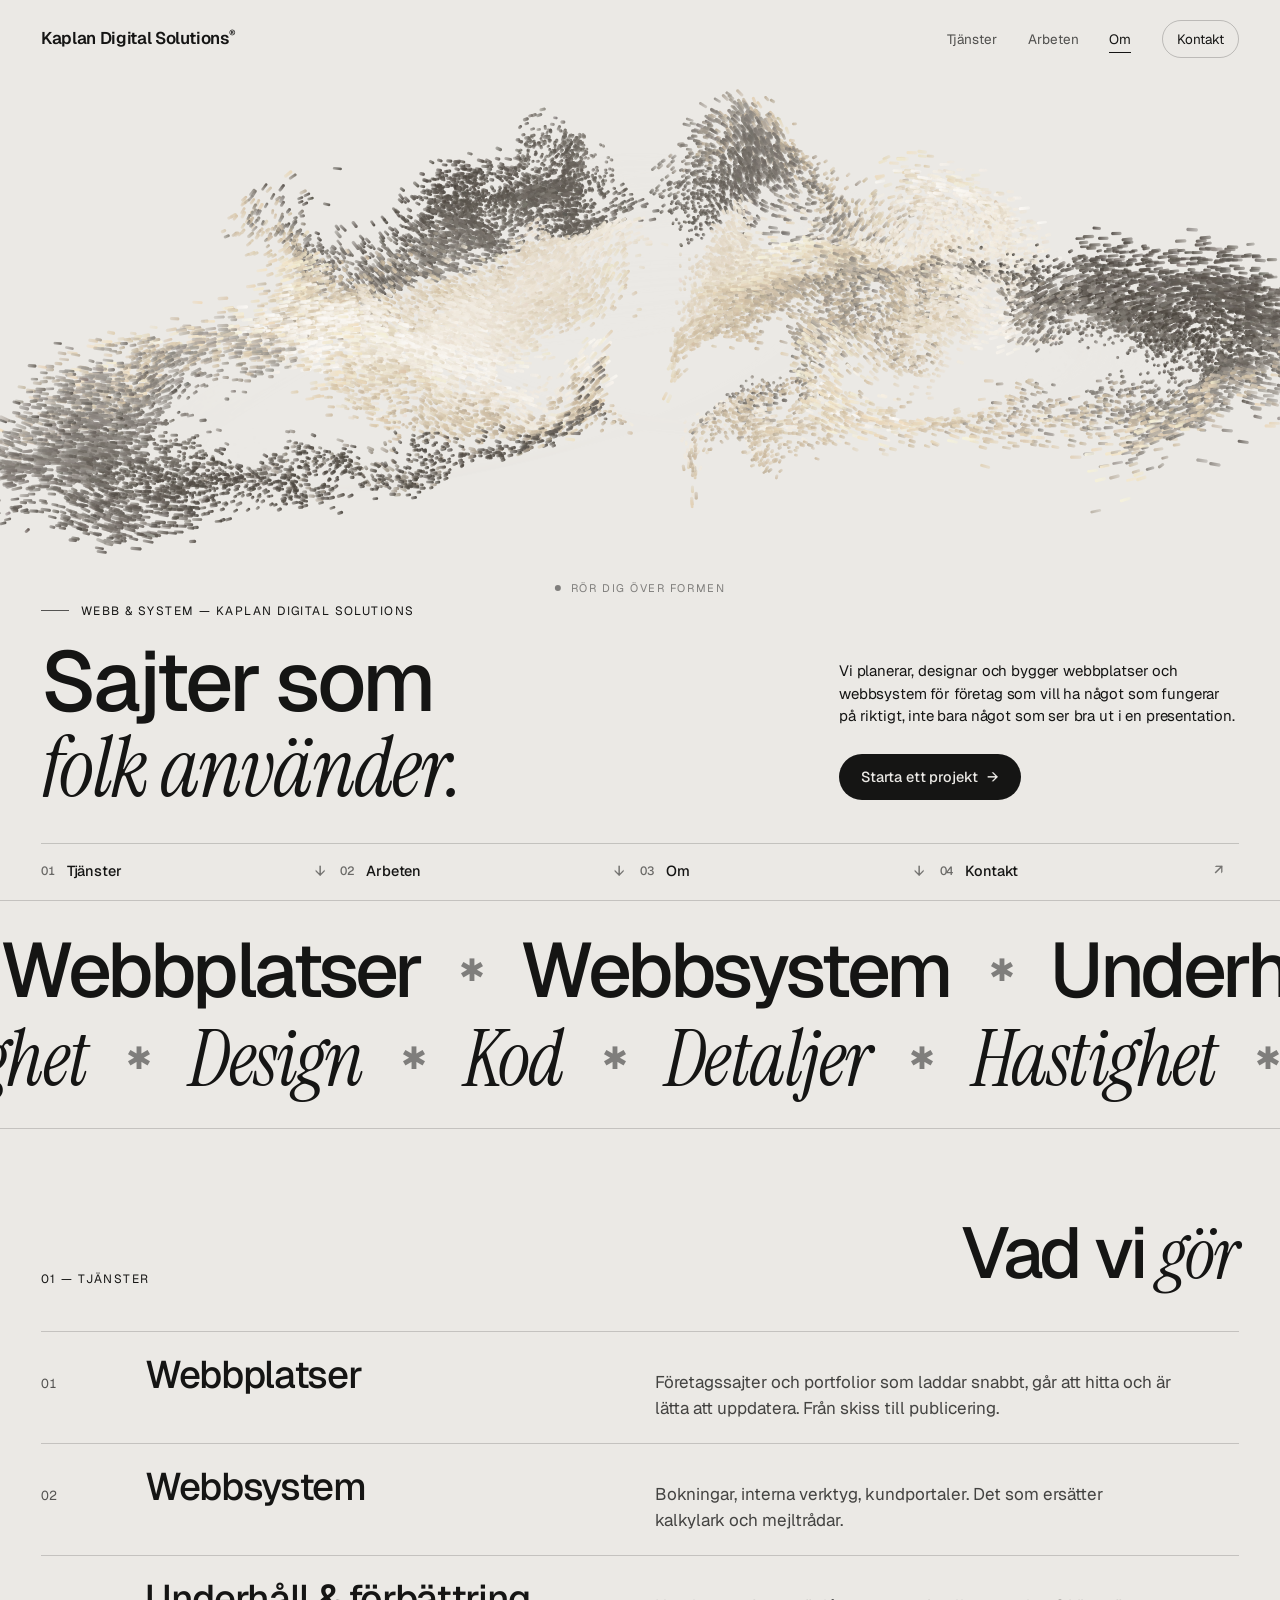
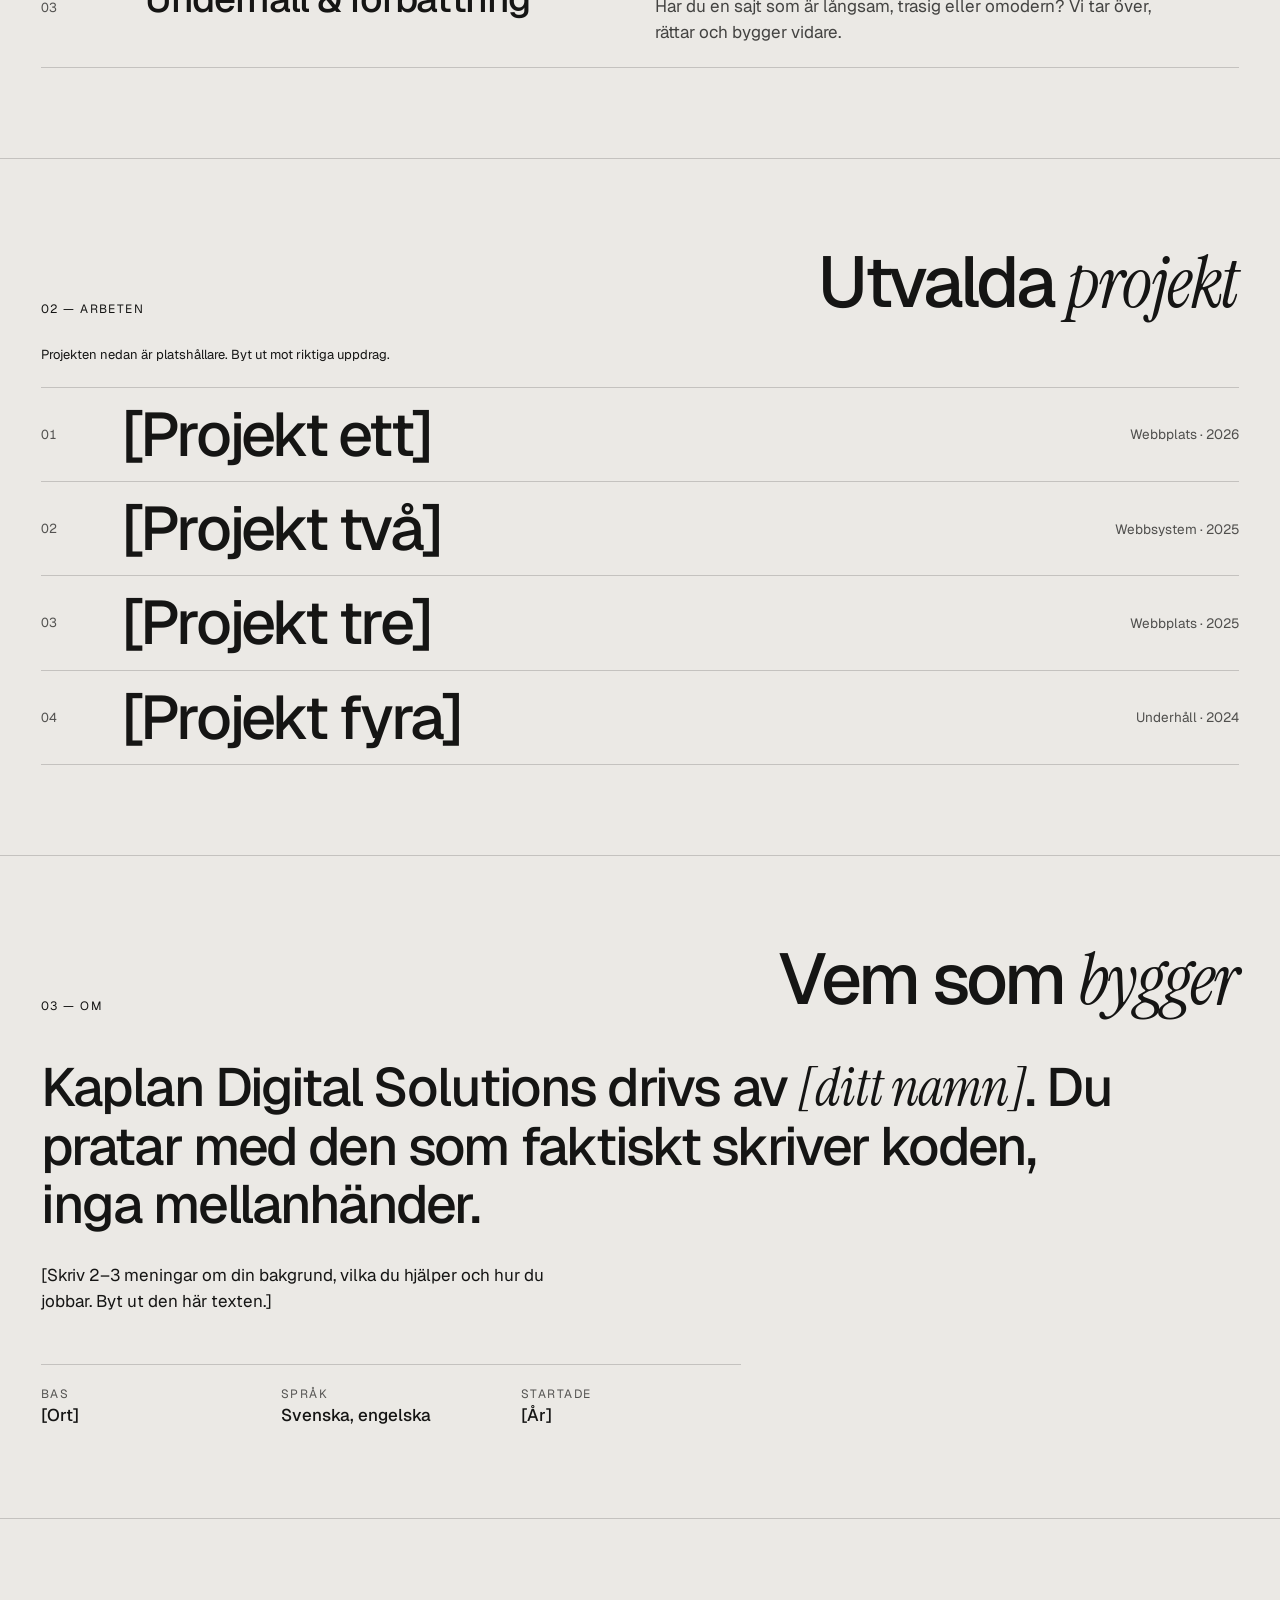
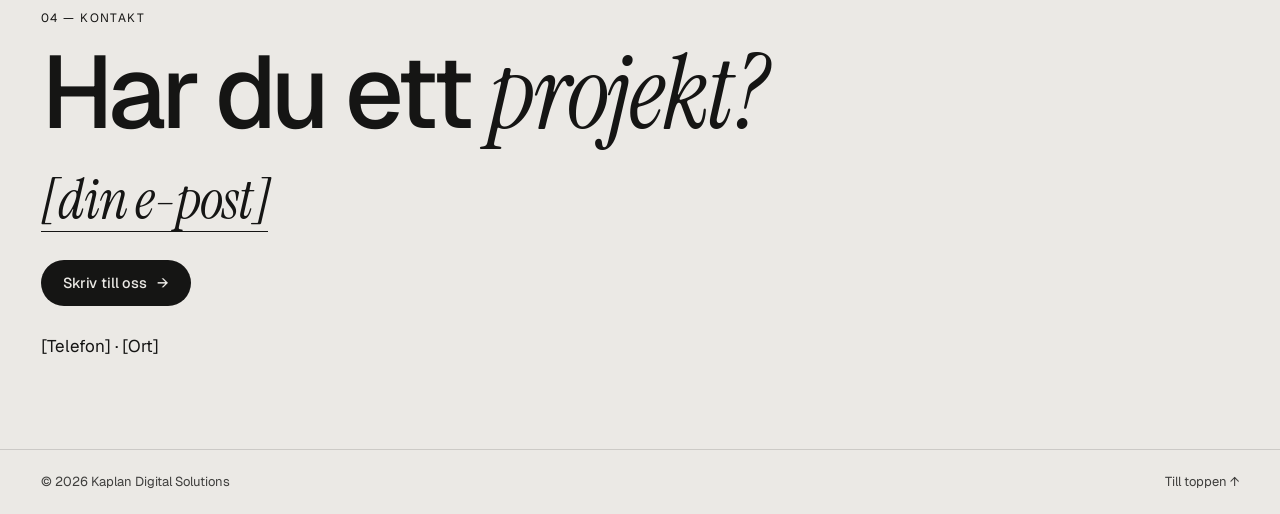
==== commit 48d7cdf4: "Hero shortcut row, tighter page rhythm, shorter intro Co-Authored-By: Claude Sonnet 5.5 <noreply@ant" ====
--- a/ny/index.html
+++ b/ny/index.html
@@ -56,10 +56,16 @@
                 <p class="lq__body rise" style="--d:.35s">Vi planerar, designar och bygger webbplatser och webbsystem för företag som vill ha något som fungerar på riktigt, inte bara något som ser bra ut i en presentation.</p>
                 <div class="lq__ctas rise" style="--d:.45s">
                     <a href="#kontakt" class="btn">Starta ett projekt <span aria-hidden="true">→</span></a>
-                    <a href="#arbeten" class="txtlink">Utvalda arbeten <span aria-hidden="true">→</span></a>
                 </div>
             </div>
         </div>
+
+        <nav class="lq__index rise" style="--d:.55s" aria-label="Genvägar">
+            <a href="#tjanster"><span class="lq__no">01</span>Tjänster<i aria-hidden="true">↓</i></a>
+            <a href="#arbeten"><span class="lq__no">02</span>Arbeten<i aria-hidden="true">↓</i></a>
+            <a href="#om"><span class="lq__no">03</span>Om<i aria-hidden="true">↓</i></a>
+            <a href="#kontakt"><span class="lq__no">04</span>Kontakt<i aria-hidden="true">↗</i></a>
+        </nav>
     </section>
 
     <div class="band" aria-hidden="true">
--- a/ny/styles.css
+++ b/ny/styles.css
@@ -89,7 +89,7 @@
 .lq__content {
     position: relative; z-index: 2;
     display: grid; grid-template-columns: minmax(0, 1.7fr) minmax(0, 1fr); align-items: end;
-    gap: clamp(24px, 4vw, 72px); padding: 0 var(--pad) clamp(28px, 3.4vw, 52px);
+    gap: clamp(24px, 4vw, 72px); padding: 0 var(--pad) clamp(22px, 2.6vw, 38px);
 }
 .lq__eyebrow { font-size: 12px; letter-spacing: .12em; text-transform: uppercase; opacity: .72; margin-bottom: clamp(14px, 1.6vw, 22px); display: flex; align-items: center; gap: 12px; }
 .lq__eyebrow::before { content: ""; width: 28px; height: 1px; background: currentColor; opacity: .7; }
@@ -123,31 +123,45 @@
     .lq__content { padding-bottom: 36px; }
 }
 
+/* Hero shortcut row: every section one click away, no scrolling needed */
+.lq__index { position: relative; z-index: 2; display: grid; grid-template-columns: repeat(4, minmax(0, 1fr)); border-top: 1px solid var(--line); margin: 0 var(--pad); }
+.lq__index a { position: relative; display: flex; align-items: center; gap: 12px; padding: 16px 0 18px; font-size: 14.5px; font-weight: 500; letter-spacing: -.01em; }
+.lq__index a::before { content: ""; position: absolute; left: 0; right: 16px; top: -1px; height: 1px; background: var(--fg); transform: scaleX(0); transform-origin: left; transition: transform .5s var(--ease); }
+.lq__index a:hover::before, .lq__index a:focus-visible::before { transform: scaleX(1); }
+.lq__no { font-size: 12px; opacity: .6; font-variant-numeric: tabular-nums; }
+.lq__index i { font-style: normal; margin-left: auto; margin-right: 16px; opacity: .55; transition: transform .4s var(--ease), opacity .3s; }
+.lq__index a:hover i { transform: translateY(3px); opacity: 1; }
+.lq__index a:last-child:hover i { transform: translate(2px, -2px); }
+@media (max-width: 639px) {
+    .lq__index a { font-size: 13px; gap: 0; padding: 14px 0 16px; }
+    .lq__no, .lq__index i { display: none; }
+}
+
 /* Scroll-driven text band */
-.band { overflow: hidden; padding: clamp(28px, 4vw, 56px) 0; border-top: 1px solid var(--line); display: grid; gap: clamp(4px, 1vw, 12px); }
-.band__row { display: flex; gap: clamp(20px, 3vw, 48px); white-space: nowrap; width: max-content; font-weight: 500; font-size: clamp(44px, 9vw, 150px); line-height: 1; letter-spacing: -.045em; will-change: transform; align-items: center; }
+.band { overflow: hidden; padding: clamp(18px, 2.4vw, 32px) 0; border-top: 1px solid var(--line); display: grid; gap: clamp(4px, 1vw, 12px); }
+.band__row { display: flex; gap: clamp(20px, 3vw, 48px); white-space: nowrap; width: max-content; font-weight: 500; font-size: clamp(34px, 6vw, 92px); line-height: 1; letter-spacing: -.045em; will-change: transform; align-items: center; }
 .band__row i { font-style: normal; font-size: .4em; opacity: .5; }
 .band__row--serif { font-family: var(--serif); font-style: italic; font-weight: 400; letter-spacing: -.02em; }
 
 /* Sections */
-.sec { padding: clamp(80px, 11vw, 160px) var(--pad); border-top: 1px solid var(--line); position: relative; }
-.sec__head { display: flex; justify-content: space-between; align-items: flex-end; gap: 20px; flex-wrap: wrap; margin-bottom: clamp(36px, 5vw, 80px); }
-.sec__title { font-weight: 500; font-size: clamp(40px, 7vw, 104px); line-height: .95; letter-spacing: -.045em; }
-
-.service { display: grid; grid-template-columns: 80px 1fr 1.2fr; gap: 24px; align-items: baseline; padding: 30px 0; border-top: 1px solid var(--line); transition: padding-left .4s cubic-bezier(.16,1,.3,1); }
+.sec { padding: clamp(56px, 7vw, 104px) var(--pad); border-top: 1px solid var(--line); position: relative; }
+.sec__head { display: flex; justify-content: space-between; align-items: flex-end; gap: 20px; flex-wrap: wrap; margin-bottom: clamp(24px, 3.4vw, 52px); }
+.sec__title { font-weight: 500; font-size: clamp(36px, 5.6vw, 84px); line-height: .95; letter-spacing: -.045em; }
+
+.service { display: grid; grid-template-columns: 80px 1fr 1.2fr; gap: 24px; align-items: baseline; padding: 22px 0; border-top: 1px solid var(--line); transition: padding-left .4s cubic-bezier(.16,1,.3,1); }
 .service:last-child { border-bottom: 1px solid var(--line); }
 .service:hover { padding-left: 14px; }
 .service__no { font-size: 13px; opacity: .7; font-variant-numeric: tabular-nums; }
-.service__name { font-weight: 500; font-size: clamp(26px, 3.6vw, 52px); letter-spacing: -.035em; line-height: 1.05; }
+.service__name { font-weight: 500; font-size: clamp(24px, 3vw, 44px); letter-spacing: -.035em; line-height: 1.05; }
 .service__text { max-width: 520px; opacity: .78; }
 @media (max-width: 760px) { .service { grid-template-columns: 36px 1fr; } .service__text { grid-column: 2; } }
 
-.note { font-size: 13px; opacity: .7; margin: -28px 0 32px; }
+.note { font-size: 13px; opacity: .7; margin: -16px 0 22px; }
 .work__item { border-top: 1px solid var(--line); }
 .work__item:last-child { border-bottom: 1px solid var(--line); }
-.work__item a { display: grid; grid-template-columns: 60px 1fr auto; gap: 20px; align-items: center; padding: 26px 0; transition: opacity .3s; }
+.work__item a { display: grid; grid-template-columns: 60px 1fr auto; gap: 20px; align-items: center; padding: 16px 0; transition: opacity .3s; }
 .work__no { font-size: 13px; opacity: .7; font-variant-numeric: tabular-nums; }
-.work__name { font-weight: 500; font-size: clamp(32px, 6.4vw, 96px); letter-spacing: -.045em; line-height: 1; transition: transform .45s cubic-bezier(.16,1,.3,1); }
+.work__name { font-weight: 500; font-size: clamp(28px, 4.8vw, 72px); letter-spacing: -.045em; line-height: 1; transition: transform .45s cubic-bezier(.16,1,.3,1); }
 .work__meta { font-size: 13.5px; opacity: .72; text-align: right; }
 .work__item a:hover .work__name { transform: translateX(22px); font-family: var(--serif); font-style: italic; font-weight: 400; letter-spacing: -.02em; }
 .work:hover .work__item a:not(:hover) { opacity: .32; }
@@ -174,8 +188,8 @@
 .facts dt { font-size: 12px; letter-spacing: .12em; text-transform: uppercase; opacity: .7; }
 .facts dd { font-weight: 500; }
 
-.sec--contact .contact__title { font-weight: 500; font-size: clamp(48px, 10vw, 170px); line-height: .92; letter-spacing: -.05em; margin: 22px 0 36px; }
-.contact__mail { display: inline-block; font-family: var(--serif); font-style: italic; font-size: clamp(28px, 5.4vw, 80px); letter-spacing: -.02em; line-height: 1.1; border-bottom: 1px solid var(--fg); margin-bottom: 36px; }
+.sec--contact .contact__title { font-weight: 500; font-size: clamp(44px, 8vw, 128px); line-height: .92; letter-spacing: -.05em; margin: 18px 0 28px; }
+.contact__mail { display: inline-block; font-family: var(--serif); font-style: italic; font-size: clamp(26px, 4.4vw, 64px); letter-spacing: -.02em; line-height: 1.1; border-bottom: 1px solid var(--fg); margin-bottom: 28px; }
 .contact__line { margin-top: 28px; opacity: .7; }
 
 .foot { display: flex; justify-content: space-between; gap: 16px; flex-wrap: wrap; padding: 22px var(--pad); font-size: 13px; border-top: 1px solid var(--line); opacity: .8; }
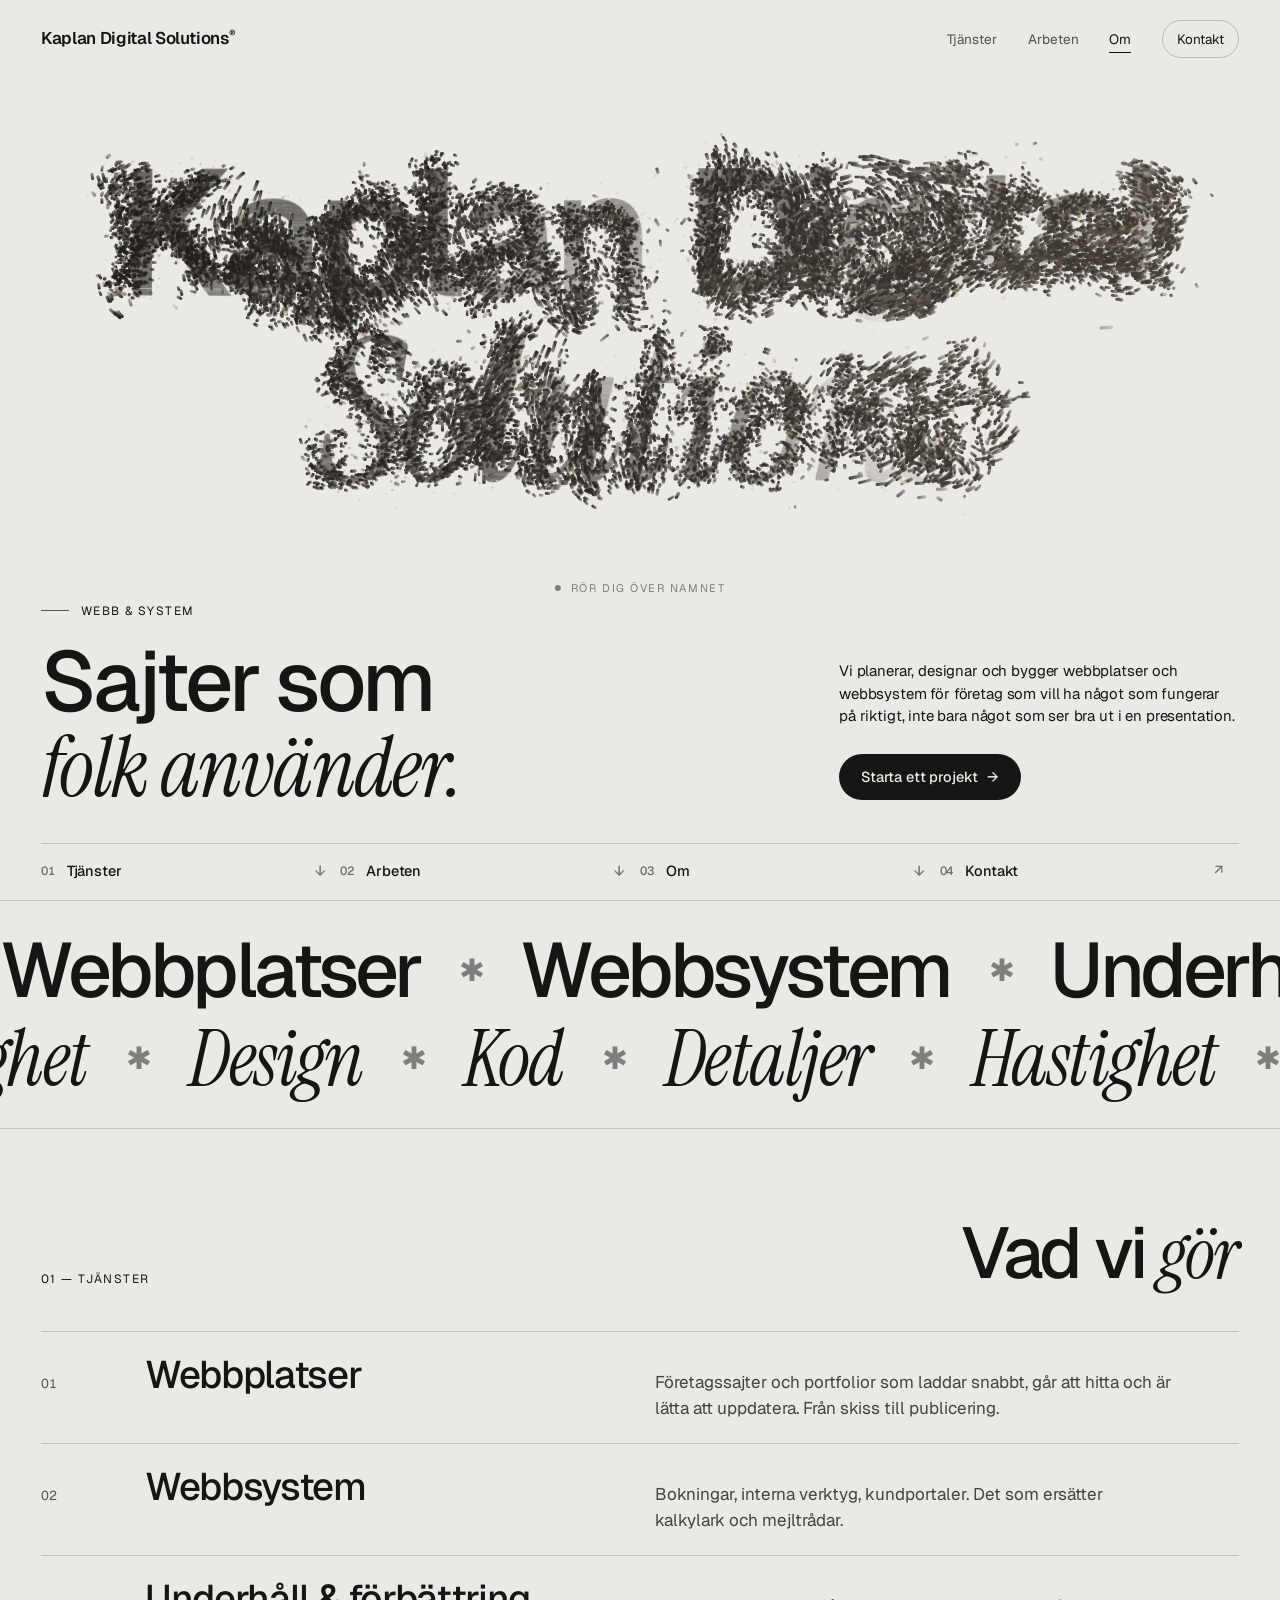
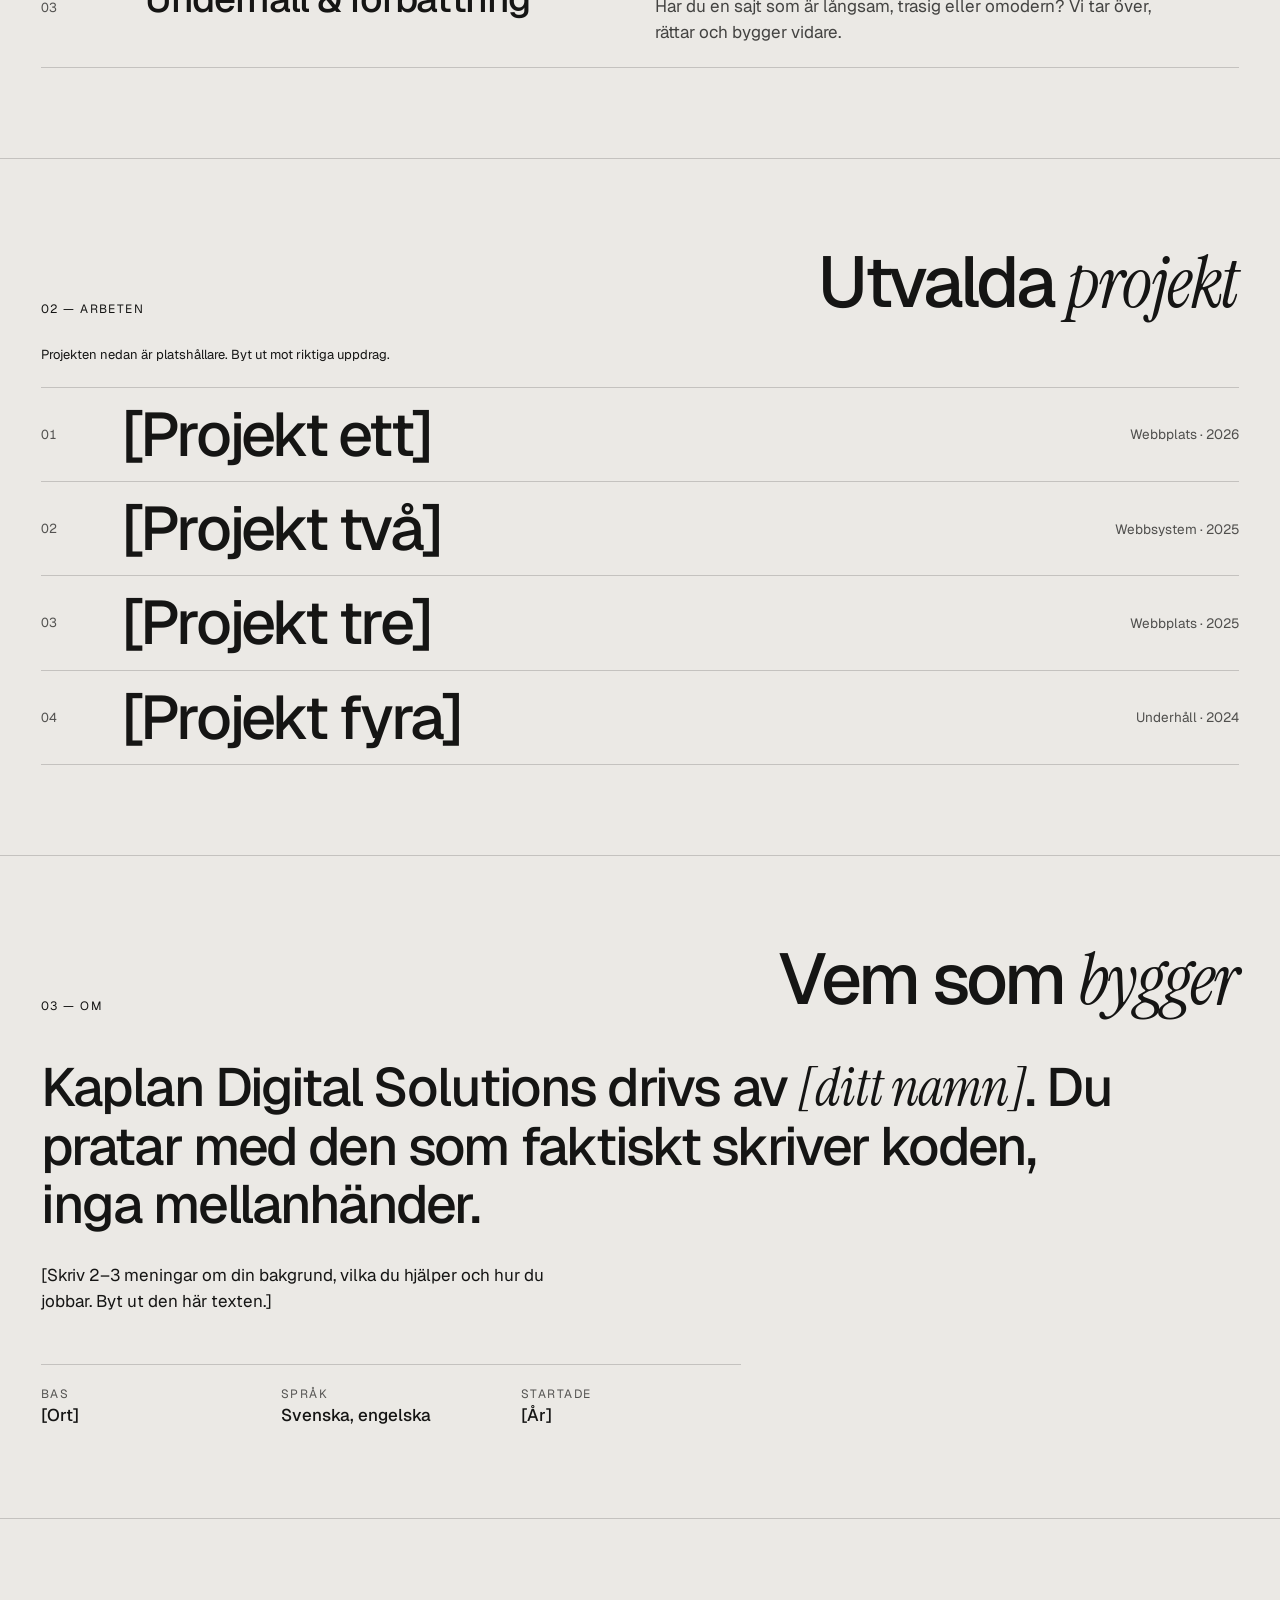
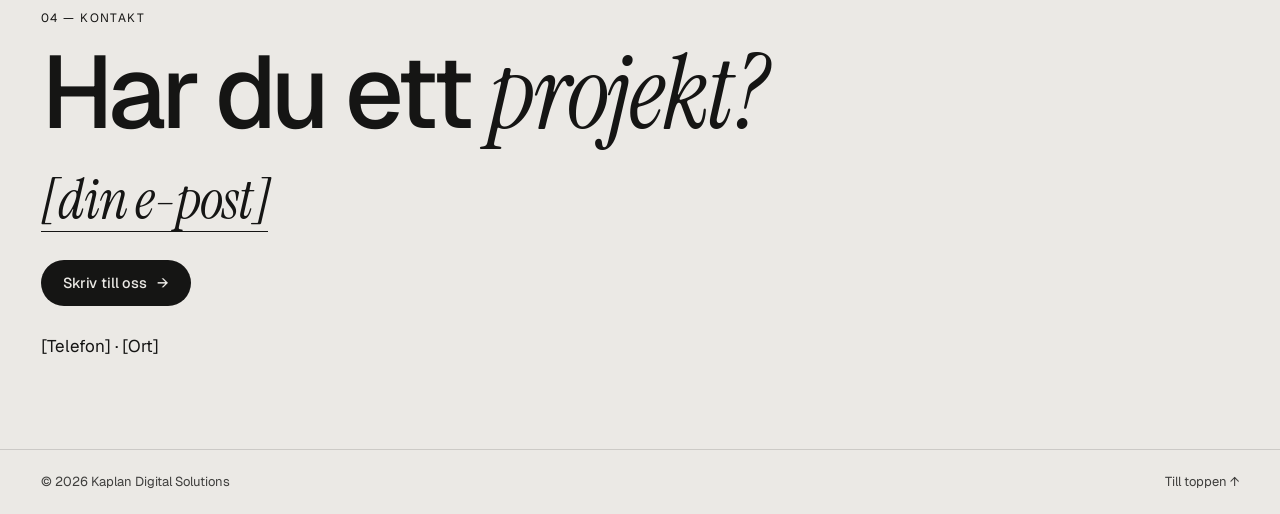
==== commit 9ce19e82: "Make the company name the hero sculpture (fibrous letters + dust, liquid on hover) Co-Authored-By: C" ====
--- a/ny/index.html
+++ b/ny/index.html
@@ -36,17 +36,17 @@
 <main id="innehall">
 
     <!-- Hero: liquid-particle sculpture. data-density 0.2–2, data-src = egen bild (CORS krävs) -->
-    <section class="lq" id="hem" data-density="1">
+    <section class="lq" id="hem" data-density="1" data-shape="name"><!-- data-shape="ribbon" = det vridna bandet -->
         <div class="lq__stage" aria-hidden="true"><canvas class="lq__fallback"></canvas></div>
-        <span class="sr-only">Abstrakt skulptur av ett vridet band av trådar som reagerar på muspekaren.</span>
+        <span class="sr-only">Kaplan Digital Solutions: företagsnamnet som en skulptur av trådar och stoft som reagerar på muspekaren.</span>
 
-        <div class="lq__hint" aria-hidden="true">Rör dig över formen</div>
+        <div class="lq__hint" aria-hidden="true">Rör dig över namnet</div>
         <button type="button" class="lq__pause" aria-pressed="false">Pausa rörelse</button>
         <div class="lq__spacer"></div>
 
         <div class="lq__content">
             <div>
-                <p class="lq__eyebrow rise" style="--d:.05s">Webb &amp; system — Kaplan Digital Solutions</p>
+                <p class="lq__eyebrow rise" style="--d:.05s">Webb &amp; system</p>
                 <h1 class="lq__title">
                     <span class="lq__line"><span style="--d:.1s">Sajter som</span></span>
                     <span class="lq__line"><span style="--d:.2s"><em>folk använder.</em></span></span>
